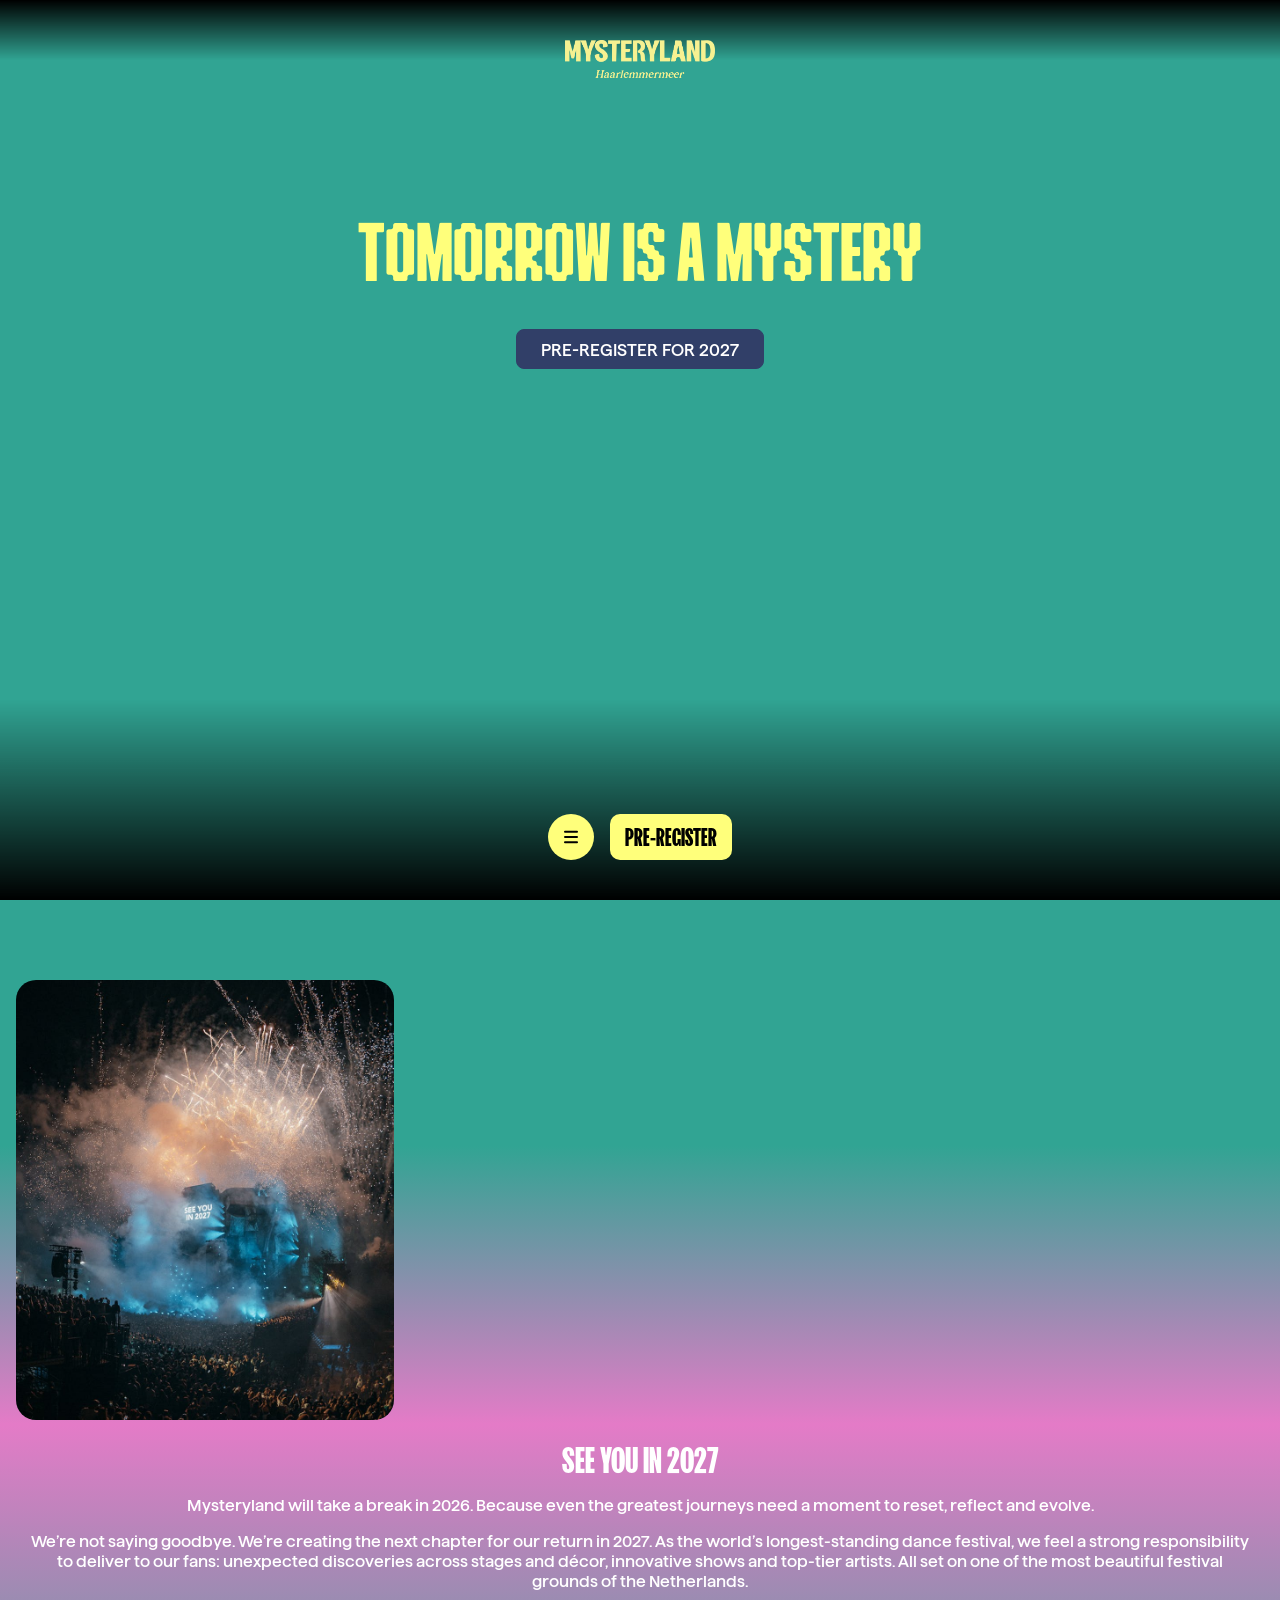
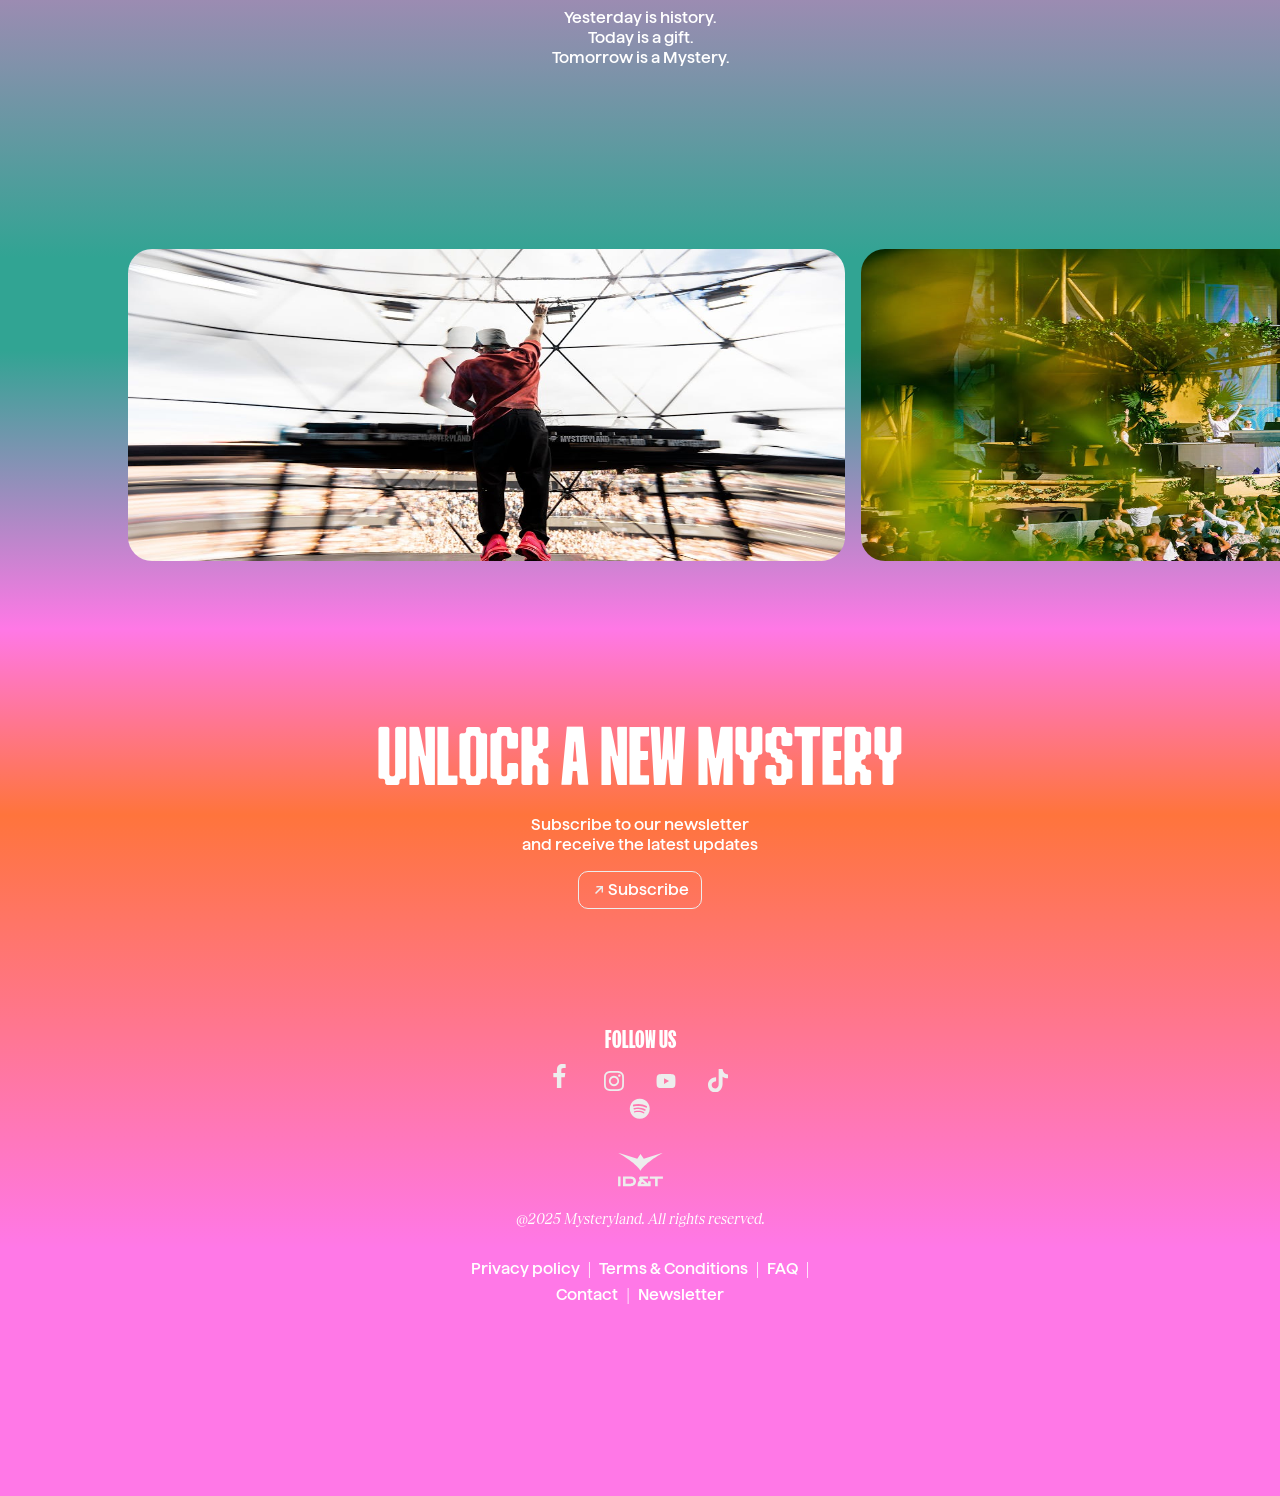
==== index.html @ e6b6144d "Add files via upload" ====
<!DOCTYPE html>
<html lang="nl">
<head>
    <meta charset="UTF-8">
    <meta name="viewport" content="width=device-width, initial-scale=1.0">
    <title>Website Mysteryland</title>
    <link href="style.css" rel="stylesheet">
</head>
<body>
    <div class="gradient-top"></div>
    <header>
        <div class="menu-scherm">
            <div class="menu-inhoud">
                <a href="index.html">
                    <img src="images/mystery_logo_blauw.png" alt="">
                </a>
                <nav>
                    <ul>
                        <li><a href="#">THIS IS <br> MYSTERYLAND</a></li>
                        <li><a href="faq.html">FAQ</a></li>
                        <li><a href="#">MERCHANDISE</a></li>
                    </ul>
                </nav>

                <div class="menu-socials">
                    <ul>
                        <li> 
                            <svg xmlns="http://www.w3.org/2000/svg" width="15" height="26" fill="none" class="facebook"><path fill="#EDEDED" d="M4.922 25h4.406V14.266h3.422L13.313 10H9.328V7.047c0-.688.125-1.188.375-1.5.313-.375.89-.563 1.735-.563h2.25V1.188C12.844 1.063 11.75 1 10.405 1c-1.656 0-2.984.492-3.984 1.477-1 .984-1.5 2.367-1.5 4.148V10h-3.61v4.266h3.61V25Z"></path></svg> 
                        </li> 
                        <li> 
                            <svg xmlns="http://www.w3.org/2000/svg" viewBox="0 0 21 21" fill="none" class="instagram"><g clip-path="url(#z)"><path fill="#EDEDED" d="M10.5 5.11c.969 0 1.867.242 2.695.726a5.406 5.406 0 0 1 1.969 1.969c.484.828.727 1.726.727 2.695 0 .969-.243 1.867-.727 2.695a5.405 5.405 0 0 1-1.969 1.969 5.245 5.245 0 0 1-2.695.727 5.245 5.245 0 0 1-2.695-.727 5.406 5.406 0 0 1-1.97-1.969A5.246 5.246 0 0 1 5.11 10.5c0-.969.243-1.867.727-2.695a5.407 5.407 0 0 1 1.969-1.97A5.246 5.246 0 0 1 10.5 5.11Zm0 8.906c.969 0 1.797-.344 2.484-1.032a3.386 3.386 0 0 0 1.032-2.484c0-.969-.344-1.797-1.032-2.484A3.386 3.386 0 0 0 10.5 6.984c-.969 0-1.797.344-2.484 1.032A3.386 3.386 0 0 0 6.984 10.5c0 .969.344 1.797 1.032 2.484a3.386 3.386 0 0 0 2.484 1.032Zm6.89-9.141a1.46 1.46 0 0 1-.398.89c-.234.25-.523.376-.867.376s-.64-.125-.89-.375a1.217 1.217 0 0 1-.376-.891c0-.344.125-.64.375-.89s.547-.376.891-.376.64.125.89.375.376.547.376.891Zm3.563 1.266c.031.875.047 2.328.047 4.359s-.023 3.492-.07 4.383c-.047.89-.18 1.664-.399 2.32a5.462 5.462 0 0 1-1.289 2.04 5.462 5.462 0 0 1-2.039 1.288c-.656.219-1.43.352-2.32.399-.89.047-2.352.07-4.383.07s-3.492-.023-4.383-.07c-.89-.047-1.664-.196-2.32-.446a4.996 4.996 0 0 1-2.04-1.242A5.463 5.463 0 0 1 .47 17.203c-.219-.656-.352-1.43-.399-2.32C.023 13.993 0 12.53 0 10.5s.023-3.492.07-4.383c.047-.89.18-1.664.399-2.32.281-.781.71-1.461 1.289-2.04A5.463 5.463 0 0 1 3.797.47C4.453.25 5.227.117 6.117.07 7.007.023 8.47 0 10.5 0s3.492.023 4.383.07c.89.047 1.664.18 2.32.399.781.281 1.461.71 2.04 1.289a5.462 5.462 0 0 1 1.288 2.039c.219.656.36 1.437.422 2.344Zm-2.25 10.547c.188-.532.313-1.375.375-2.532.031-.687.047-1.656.047-2.906v-1.5c0-1.281-.016-2.25-.047-2.906-.062-1.188-.187-2.032-.375-2.532-.375-.968-1.047-1.64-2.015-2.015-.5-.188-1.344-.313-2.532-.375a68.388 68.388 0 0 0-2.906-.047h-1.5c-1.25 0-2.219.016-2.906.047-1.157.062-2 .187-2.532.375-.968.375-1.64 1.047-2.015 2.015-.188.5-.313 1.344-.375 2.532a68.391 68.391 0 0 0-.047 2.906v1.5c0 1.25.016 2.219.047 2.906.062 1.156.187 2 .375 2.531.406.97 1.078 1.641 2.015 2.016.532.188 1.375.313 2.532.375.687.031 1.656.047 2.906.047h1.5c1.281 0 2.25-.016 2.906-.047 1.188-.062 2.031-.187 2.531-.375.97-.406 1.641-1.078 2.016-2.015Z"></path></g><defs><clipPath id="z"><path fill="#fff" d="M0 0h21v21H0z"></path></clipPath></defs></svg> 
                        </li> 
                        <li> 
                            <svg xmlns="http://www.w3.org/2000/svg" viewBox="0 0 31 22" fill="none" class="youtube"><path fill="#EDEDED" d="M29.6 3.51c.252 1.021.431 2.572.539 4.653L30.193 11l-.054 2.837c-.108 2.119-.287 3.689-.538 4.71a4.005 4.005 0 0 1-.969 1.702 3.693 3.693 0 0 1-1.668 1.021c-.933.265-3.122.454-6.566.568l-4.898.057-4.898-.057c-3.444-.114-5.633-.303-6.565-.568a3.692 3.692 0 0 1-1.669-1.02 4.004 4.004 0 0 1-.969-1.703c-.25-1.021-.43-2.591-.538-4.71L.807 11c0-.832.018-1.778.054-2.837.108-2.08.287-3.632.538-4.653.18-.681.503-1.267.97-1.76A3.692 3.692 0 0 1 4.036.73C4.969.464 7.158.275 10.602.161L15.5.105l4.898.057c3.444.114 5.633.303 6.566.567.645.19 1.202.53 1.668 1.022.466.492.79 1.078.969 1.759ZM12.487 15.653 20.182 11l-7.696-4.596v9.249Z"></path></svg> 
                        </li> 
                        <li> 
                            <svg xmlns="http://www.w3.org/2000/svg" viewBox="0 0 24 28" fill="none" class="tiktok"><path fill="#EDEDED" fill-rule="evenodd" d="M17.5 0c.5 4 2.7 6.3 6.5 6.6v4.5c-2.2.2-4.2-.5-6.5-1.9v8.4c0 10.6-11.6 13.9-16.2 6.3C-1.7 19 .2 10.4 9.7 10v4.7c-.7.1-1.5.3-2.2.6-2.1.7-3.3 2.1-3 4.5.6 4.6 9 5.9 8.3-3V0h4.7Z" clip-rule="evenodd"></path></svg> 
                        </li> 
                        <li> 
                            <svg xmlns="http://www.w3.org/2000/svg" viewBox="0 0 25 25" fill="none" class="spotify"><path fill="#EDEDED" d="M12.5.875c2.094 0 4.031.523 5.813 1.57a11.746 11.746 0 0 1 4.242 4.242 11.268 11.268 0 0 1 1.57 5.813c0 2.094-.523 4.031-1.57 5.813a11.746 11.746 0 0 1-4.242 4.242 11.269 11.269 0 0 1-5.813 1.57c-2.094 0-4.031-.523-5.813-1.57a11.746 11.746 0 0 1-4.242-4.242A11.27 11.27 0 0 1 .875 12.5c0-2.094.523-4.031 1.57-5.813a11.747 11.747 0 0 1 4.242-4.242A11.269 11.269 0 0 1 12.5.875Zm4.734 17.11c.188 0 .352-.071.492-.212a.701.701 0 0 0 .212-.515c0-.203-.04-.36-.118-.469a1.153 1.153 0 0 0-.351-.305c-3-1.78-6.703-2.187-11.11-1.218-.406.093-.609.359-.609.796 0 .188.062.352.187.493.125.14.297.21.516.21.094 0 .25-.015.469-.046l.094-.047c3.875-.813 7.109-.438 9.703 1.125.187.125.36.187.515.187ZM18.5 14.89a.86.86 0 0 0 .633-.258.86.86 0 0 0 .258-.633c0-.406-.172-.719-.516-.938-1.156-.687-2.453-1.21-3.89-1.57a18.29 18.29 0 0 0-4.454-.539c-1.531 0-3.047.203-4.547.61-.5.156-.75.484-.75.984 0 .25.094.46.282.633a.941.941 0 0 0 .656.258c.094 0 .219-.016.375-.047l.187-.047c1.875-.531 3.86-.656 5.954-.375 1.968.281 3.703.86 5.203 1.734l.093.047c.188.094.36.14.516.14Zm1.453-3.563c.281 0 .531-.101.75-.305a1.01 1.01 0 0 0 .328-.773c0-.469-.203-.828-.61-1.078-1.28-.719-2.78-1.281-4.5-1.688a23.065 23.065 0 0 0-5.108-.562c-2.063 0-3.907.25-5.532.75a1.124 1.124 0 0 0-.562.375c-.157.187-.235.43-.235.726 0 .297.102.555.305.774.203.219.461.328.773.328.125 0 .297-.031.516-.094l.094-.047c1.969-.53 4.219-.672 6.75-.422 2.625.25 4.765.86 6.422 1.829.187.125.39.187.61.187Z"></path></svg> 
                        </li>
                    </ul>
                </div>
            </div>
        </div>
        <video autoplay muted loop playsinline class="bg-video">
            <source src="media/mysteryland-intro-home-25_4.mp4" type="video/mp4">
        </video>

        <div class="header-content">
            <a href="index.html" class="logo">
                <img src="images/mysertyland_logo_header.png" alt="">
            </a>
            <h1>TOMORROW IS A MYSTERY</h1>
            <button class="preregisterfor2027">
                PRE-REGISTER FOR 2027
            </button>
            <section class="menu-bar">
                <button class="hamburger" aria-label="menu" aria-expanded="false">
                    <span></span>
                    <span></span>
                    <span></span>
                </button>
                <button class="pre-register">PRE-REGISTER</button>
            </section>
        </div>
    </header>


    <main>
        <img class="seeyouin2027" src="images/see_you_in_2027.jpg" alt="">
        <h3>SEE YOU IN 2027</h3>
        <p>
            Mysteryland will take a break in 2026. Because even the greatest journeys need a moment to 
            reset, reflect and evolve.
        </p>
        <p>
            We’re not saying goodbye. We’re creating the next chapter for our return in 2027. As the 
            world’s longest-standing dance festival, we feel a strong responsibility to deliver to our 
            fans: unexpected discoveries across stages and décor, innovative shows and top-tier artists. 
            All set on one of the most beautiful festival grounds of the Netherlands.
        </p>
        <p>
            Yesterday is history. <br> 
            Today is a gift. <br>
            Tomorrow is a Mystery.
        </p>

        <section class="image-carousel">
            <div class="carousel-track">
                <img src="images/foto1.jpg" alt="" />
                <img src="images/foto2.jpg" alt="" />
                <img src="images/foto3.jpg" alt="" />
                <img src="images/foto4.jpg" alt="" />
                <img src="images/foto5.jpg" alt="" />
                <img src="images/foto6.jpg" alt="" />
                <img src="images/foto7.jpg" alt="" />
            </div>
        </section>

        <h2>UNLOCK A NEW MYSTERY</h2>
        <p>
            Subscribe to our newsletter<br>
            and receive the latest updates
        </p>
        <button class="subscribe">
            <svg xmlns="http://www.w3.org/2000/svg" viewBox="0 0 8.31 8.31"><path d="m0 7.21 5.8-5.8-4.39.03L1.46 0h6.85v6.83l-1.45.05.03-4.37-5.78 5.8L0 7.2Z" style="fill: rgb(237, 237, 237);"></path></svg>
            Subscribe
        </button>
    </main>

    <footer>
        <h4>FOLLOW US</h4>
        <ul>
            <li>
                <svg xmlns="http://www.w3.org/2000/svg" width="15" height="26" fill="none" class="facebook"><path fill="#EDEDED" d="M4.922 25h4.406V14.266h3.422L13.313 10H9.328V7.047c0-.688.125-1.188.375-1.5.313-.375.89-.563 1.735-.563h2.25V1.188C12.844 1.063 11.75 1 10.405 1c-1.656 0-2.984.492-3.984 1.477-1 .984-1.5 2.367-1.5 4.148V10h-3.61v4.266h3.61V25Z"></path></svg>
            </li>
            <li>
                <svg xmlns="http://www.w3.org/2000/svg" viewBox="0 0 21 21" fill="none" class="instagram"><g clip-path="url(#z)"><path fill="#EDEDED" d="M10.5 5.11c.969 0 1.867.242 2.695.726a5.406 5.406 0 0 1 1.969 1.969c.484.828.727 1.726.727 2.695 0 .969-.243 1.867-.727 2.695a5.405 5.405 0 0 1-1.969 1.969 5.245 5.245 0 0 1-2.695.727 5.245 5.245 0 0 1-2.695-.727 5.406 5.406 0 0 1-1.97-1.969A5.246 5.246 0 0 1 5.11 10.5c0-.969.243-1.867.727-2.695a5.407 5.407 0 0 1 1.969-1.97A5.246 5.246 0 0 1 10.5 5.11Zm0 8.906c.969 0 1.797-.344 2.484-1.032a3.386 3.386 0 0 0 1.032-2.484c0-.969-.344-1.797-1.032-2.484A3.386 3.386 0 0 0 10.5 6.984c-.969 0-1.797.344-2.484 1.032A3.386 3.386 0 0 0 6.984 10.5c0 .969.344 1.797 1.032 2.484a3.386 3.386 0 0 0 2.484 1.032Zm6.89-9.141a1.46 1.46 0 0 1-.398.89c-.234.25-.523.376-.867.376s-.64-.125-.89-.375a1.217 1.217 0 0 1-.376-.891c0-.344.125-.64.375-.89s.547-.376.891-.376.64.125.89.375.376.547.376.891Zm3.563 1.266c.031.875.047 2.328.047 4.359s-.023 3.492-.07 4.383c-.047.89-.18 1.664-.399 2.32a5.462 5.462 0 0 1-1.289 2.04 5.462 5.462 0 0 1-2.039 1.288c-.656.219-1.43.352-2.32.399-.89.047-2.352.07-4.383.07s-3.492-.023-4.383-.07c-.89-.047-1.664-.196-2.32-.446a4.996 4.996 0 0 1-2.04-1.242A5.463 5.463 0 0 1 .47 17.203c-.219-.656-.352-1.43-.399-2.32C.023 13.993 0 12.53 0 10.5s.023-3.492.07-4.383c.047-.89.18-1.664.399-2.32.281-.781.71-1.461 1.289-2.04A5.463 5.463 0 0 1 3.797.47C4.453.25 5.227.117 6.117.07 7.007.023 8.47 0 10.5 0s3.492.023 4.383.07c.89.047 1.664.18 2.32.399.781.281 1.461.71 2.04 1.289a5.462 5.462 0 0 1 1.288 2.039c.219.656.36 1.437.422 2.344Zm-2.25 10.547c.188-.532.313-1.375.375-2.532.031-.687.047-1.656.047-2.906v-1.5c0-1.281-.016-2.25-.047-2.906-.062-1.188-.187-2.032-.375-2.532-.375-.968-1.047-1.64-2.015-2.015-.5-.188-1.344-.313-2.532-.375a68.388 68.388 0 0 0-2.906-.047h-1.5c-1.25 0-2.219.016-2.906.047-1.157.062-2 .187-2.532.375-.968.375-1.64 1.047-2.015 2.015-.188.5-.313 1.344-.375 2.532a68.391 68.391 0 0 0-.047 2.906v1.5c0 1.25.016 2.219.047 2.906.062 1.156.187 2 .375 2.531.406.97 1.078 1.641 2.015 2.016.532.188 1.375.313 2.532.375.687.031 1.656.047 2.906.047h1.5c1.281 0 2.25-.016 2.906-.047 1.188-.062 2.031-.187 2.531-.375.97-.406 1.641-1.078 2.016-2.015Z"></path></g><defs><clipPath id="z"><path fill="#fff" d="M0 0h21v21H0z"></path></clipPath></defs></svg>
            </li>
            <li>
                <svg xmlns="http://www.w3.org/2000/svg" viewBox="0 0 31 22" fill="none" class="youtube"><path fill="#EDEDED" d="M29.6 3.51c.252 1.021.431 2.572.539 4.653L30.193 11l-.054 2.837c-.108 2.119-.287 3.689-.538 4.71a4.005 4.005 0 0 1-.969 1.702 3.693 3.693 0 0 1-1.668 1.021c-.933.265-3.122.454-6.566.568l-4.898.057-4.898-.057c-3.444-.114-5.633-.303-6.565-.568a3.692 3.692 0 0 1-1.669-1.02 4.004 4.004 0 0 1-.969-1.703c-.25-1.021-.43-2.591-.538-4.71L.807 11c0-.832.018-1.778.054-2.837.108-2.08.287-3.632.538-4.653.18-.681.503-1.267.97-1.76A3.692 3.692 0 0 1 4.036.73C4.969.464 7.158.275 10.602.161L15.5.105l4.898.057c3.444.114 5.633.303 6.566.567.645.19 1.202.53 1.668 1.022.466.492.79 1.078.969 1.759ZM12.487 15.653 20.182 11l-7.696-4.596v9.249Z"></path></svg>
            </li>
            <li>
                <svg xmlns="http://www.w3.org/2000/svg" viewBox="0 0 24 28" fill="none" class="tiktok"><path fill="#EDEDED" fill-rule="evenodd" d="M17.5 0c.5 4 2.7 6.3 6.5 6.6v4.5c-2.2.2-4.2-.5-6.5-1.9v8.4c0 10.6-11.6 13.9-16.2 6.3C-1.7 19 .2 10.4 9.7 10v4.7c-.7.1-1.5.3-2.2.6-2.1.7-3.3 2.1-3 4.5.6 4.6 9 5.9 8.3-3V0h4.7Z" clip-rule="evenodd"></path></svg>
            </li>
        </ul>

        <div class="spotify-icon">        
            <svg xmlns="http://www.w3.org/2000/svg" viewBox="0 0 25 25" fill="none" class="spotify"><path fill="#EDEDED" d="M12.5.875c2.094 0 4.031.523 5.813 1.57a11.746 11.746 0 0 1 4.242 4.242 11.268 11.268 0 0 1 1.57 5.813c0 2.094-.523 4.031-1.57 5.813a11.746 11.746 0 0 1-4.242 4.242 11.269 11.269 0 0 1-5.813 1.57c-2.094 0-4.031-.523-5.813-1.57a11.746 11.746 0 0 1-4.242-4.242A11.27 11.27 0 0 1 .875 12.5c0-2.094.523-4.031 1.57-5.813a11.747 11.747 0 0 1 4.242-4.242A11.269 11.269 0 0 1 12.5.875Zm4.734 17.11c.188 0 .352-.071.492-.212a.701.701 0 0 0 .212-.515c0-.203-.04-.36-.118-.469a1.153 1.153 0 0 0-.351-.305c-3-1.78-6.703-2.187-11.11-1.218-.406.093-.609.359-.609.796 0 .188.062.352.187.493.125.14.297.21.516.21.094 0 .25-.015.469-.046l.094-.047c3.875-.813 7.109-.438 9.703 1.125.187.125.36.187.515.187ZM18.5 14.89a.86.86 0 0 0 .633-.258.86.86 0 0 0 .258-.633c0-.406-.172-.719-.516-.938-1.156-.687-2.453-1.21-3.89-1.57a18.29 18.29 0 0 0-4.454-.539c-1.531 0-3.047.203-4.547.61-.5.156-.75.484-.75.984 0 .25.094.46.282.633a.941.941 0 0 0 .656.258c.094 0 .219-.016.375-.047l.187-.047c1.875-.531 3.86-.656 5.954-.375 1.968.281 3.703.86 5.203 1.734l.093.047c.188.094.36.14.516.14Zm1.453-3.563c.281 0 .531-.101.75-.305a1.01 1.01 0 0 0 .328-.773c0-.469-.203-.828-.61-1.078-1.28-.719-2.78-1.281-4.5-1.688a23.065 23.065 0 0 0-5.108-.562c-2.063 0-3.907.25-5.532.75a1.124 1.124 0 0 0-.562.375c-.157.187-.235.43-.235.726 0 .297.102.555.305.774.203.219.461.328.773.328.125 0 .297-.031.516-.094l.094-.047c1.969-.53 4.219-.672 6.75-.422 2.625.25 4.765.86 6.422 1.829.187.125.39.187.61.187Z"></path></svg>
        </div>    
        <svg xmlns="http://www.w3.org/2000/svg" viewBox="0 0 54 41" fill="none" class="footer__partners--idt"><path fill="#EDEDED" fill-rule="evenodd" d="m30.799 8.025-3.786-5.609-3.79 5.61L.75.915s20.501 11.382 26.196 20.918l.067.082.057-.082C32.764 12.298 53.25.916 53.25.916l-22.451 7.11ZM.75 40.052h2.864V28.598H.75v11.454ZM15.64 31.461H9.533v5.728h6.109s3.054.152 3.054-2.788-3.054-2.94-3.054-2.94Zm0 8.591H6.478V28.598h9.164s6.109 0 6.109 5.727-6.11 5.727-6.11 5.727ZM53.25 31.461h-6.11v8.591h-3.054v-8.59h-6.109v-2.864H53.25v2.863ZM27.477 37.189c.08-.646.55-1.62 1.528-2.148.814.607 1.943 1.273 3.054 2.148h-4.582Zm8.4-2.864v2.864l-6.872-5.728h6.872v-2.863h-8.4c-.763 0-2.29.716-2.29 2.147 0 1.432 1.527 2.148 1.527 2.148-.764 0-3.055 2.936-3.055 5.727v1.432h15.273v-5.727h-3.055Z" clip-rule="evenodd"></path></svg>
        <p>
            @2025 Mysteryland. All rights reserved.
        </p>
        <ul class="footer-links">
            <li>
                <a href="#">Privacy policy</a>
            </li>
            <li>
                <a href="#">Terms & Conditions</a>
            </li>
            <li>
                <a href="#">FAQ</a>
            </li>
            <li>
                <a href="#">Contact</a>
            </li>
            <li>
                <a href="#">Newsletter</a>
            </li>
        </ul>
    </footer>
    <div class="gradient-overlay"></div>
</body>
<script src="javascript.js"></script>
</html>
---- style.css ----
@font-face{
    font-family: "Mystery";
    src: url(/fonts/mysteryfont.woff2) format('woff2'); 
}

@font-face{
    font-family: "haffer";
    src: url(/fonts/haffer-medium.woff2) format('woff2'); 
}

@font-face{
    font-family: "fk screamer";
    src: url(/fonts/fk-screamer-upright.woff2) format('woff2'); 
}

@font-face{
    font-family: "tobias-regular";
    src: url(/fonts/tobias-regular.woff2) format('woff2'); 
}

*,
*::before,
*::after {
  margin: 0;
  padding: 0;
  box-sizing: border-box;
}

body {
  background: linear-gradient(
    to bottom,
    #31a493 37%,
    #e47bc7 46%,
    #31a493 60%,
    #31a493 63%,
    #ff78e6 72%,
    #ff743c 78%,
    #ff78e7 92%
  );
}

#faqpagina {
  background: linear-gradient(
    to bottom,
    #ce5eff 20%
  )
}

header {
  position: relative;
  width: 100%;
  height: 100vh; 
  overflow: hidden;
  background: none;
}

header .bg-video {
  position: absolute;
  top: 0;
  left: 0;
  width: 100%;
  height: 100%;
  object-fit: cover;
  z-index: -1;
}

header .header-content {
  position: relative;
  z-index: 1;
  display: flex;
  flex-direction: column;
  align-items: center;
  text-align: center;
  padding: 2em;
}

header img{
  position: fixed;
  width: 150px;
  margin-top: 8px;
  left: 50%;
  transform: translateX(-50%);
}

header::after {
  content: "";
  position: absolute;
  bottom: 0;
  left: 0;
  width: 100%;
  height: 140px;
  background: linear-gradient(to top, #31a493, transparent);
}

.menu-bar {
  position: fixed;
  bottom: 40px;
  left: 50%;
  transform: translateX(-50%);
  display: flex;
  align-items: center;
  gap: 1em;
  z-index: 10002;
}

.menu-bar .hamburger {
  display: grid;
  place-items: center;
  border-radius: 50px;
  width: 46px;
  height: 46px;
  background: #ffff7b; 
  border: none;
  cursor: pointer;
}

.menu-bar .hamburger span {
  grid-row: 1;
  grid-column: 1;
  width: 1em;
  height: 0.18em;
  background-color: #000;
  border-radius: 1px;
  transition: transform 0.5s, opacity 0.5s;
}

.menu-bar .hamburger span:nth-of-type(1) {
  transform: translateY(-0.4em);
}
.menu-bar .hamburger span:nth-of-type(2) {

}
.menu-bar .hamburger span:nth-of-type(3) {
  transform: translateY(0.4em);
}

.menu-bar .hamburger[aria-expanded="true"] span:nth-of-type(1) {
  transform: rotate(45deg);
}
.menu-bar .hamburger[aria-expanded="true"] span:nth-of-type(2) {
  opacity: 0;
}
.menu-bar .hamburger[aria-expanded="true"] span:nth-of-type(3) {
  transform: rotate(-45deg);
}

.preregisterfor2027{
  background-color: #313f68;
  font-family: "haffer";
  color: white;
  font-size: 17px;
  line-height: 20.4px;
  margin: 10px 15px;
  padding: 10px 24px;
  padding-bottom: 8px;
  border: 1px solid #313f68;
  border-radius: 8px;
}

.subscribe{
  background-color: transparent;
  font-family: "haffer";
  color: white;
  font-size: 16px;
  border: 1px solid #ededed;
  border-radius: 10px;
  line-height: 20.4px;
  padding: 8px 12px 8px 16px;
  display: flex;
  align-items: center;
  justify-content: center;
  margin: 0 auto;
  margin-bottom: 7.2em;
}

.subscribe svg{
  height: 8px;
  padding-right: 5px;
}

.menu-bar .pre-register {
  background: #ffff7b;
  border: none;
  border-radius: 10px;
  line-height: 1.25;
  padding: 8px 15px;
  font-family: "fk screamer";
  font-size: 24px;
  color: #000;
  cursor: pointer;
}

h1{
  font-family: "Mystery";
  color: #ffff7b;
  display: inline-block;
  font-size: 80px;
  line-height: 70px;
  margin-bottom: 32px;
  text-align: center;
  padding-top: 2.31em;
}

#faqpagina h1{
  color: #ffff7b;
  font-size: 9em;
  padding-top: 0.18em;
  margin: 0;    
}

.seeyouin2027 {
  max-width: 90%;
  margin: 16px;
  border-radius: 20px; 
  height: 27.5em;
  margin-top: 5em;
}

h3{
  font-family: "fk screamer";
  font-size: 36px;
  margin-bottom: 16px;
  text-align: center;
  color: white;
}

p{
    font-size: 16px;
    line-height: 20px;
    text-align: center;
}

h2{
  font-family: "Mystery";
  font-size: 80px;
  line-height: 70px;
  text-align: center;
  color: white;
  margin-top: 2em;
  margin-bottom: 24px;
}

h4{
  font-family: "fk screamer";
  font-size: 24px;
  font-weight: 700;
  line-height: 31px;
  text-align: center;
  color: #ffffff;
}

#faqpagina main h4 {
  text-align: left;
  margin-left: 1em;
}

#faqpagina main p {
  text-align: left;
}

main p{
  line-height: 20px;
  text-align: center;
  font-family: "haffer";
  font-size: 16px;
  padding-left: 1.5em;
  padding-right: 1.5em;
  margin-bottom: 1em;
  color: #ffffff;
}

footer p{
  font-family: "tobias-regular";
  font-size: 14px;
  color: #ffffff;
  font-weight: 500;
  line-height: 17px;
  margin-bottom: 32px;
  text-align: center;
}

.gradient-top {
  position: fixed;
  top: 0;
  left: 0;
  width: 100%;
  height: 60px;
  pointer-events: none;
  background: linear-gradient(to bottom, rgba(0, 0, 0, 1), rgba(0, 0, 0, 0));
}

.gradient-overlay {
  position: fixed;
  bottom: 0;
  left: 0;
  width: 100%;
  height: 200px;
  pointer-events: none;
  background: linear-gradient(to top, rgba(0, 0, 0, 1), rgba(0, 0, 0, 0));
}

.image-carousel {
  width: 100%;
  margin-top: 11.3em;
  overflow: hidden;
}

.carousel-track {
  display: flex;
  gap: 1rem;
  overflow-x: auto;
  scroll-snap-type: x mandatory;
  -webkit-overflow-scrolling: touch;
  scrollbar-width: none;
  padding: 0 10%; 
}

.carousel-track::-webkit-scrollbar {
  display: none;
}

.carousel-track img {
  width: 100%;
  height: 19.5em;
  flex: 0 0 70%; /* kleiner maken: 70% van de container */
  border-radius: 1.5rem;
  scroll-snap-align: center;
  cursor: pointer;
}

footer ul {
  display: flex;
  justify-content: center;
  align-items: center;
  gap: 2rem;
  list-style: none;
  padding: 0;
  margin: 0 auto;
  max-width: 250px;
  flex-wrap: wrap; 
  margin-top: 0.5em;
}

footer ul li {
  display: flex;
  justify-content: center;
  align-items: center;
}

footer ul li svg {
  width: 20px; /* uit je grid code */
  height: auto;
  fill: #ededed;
}

.footer__partners--idt {
  width: 47px;
  height: 35px;
  display: block;
  margin: 2rem auto 1.5rem auto;
}

.spotify-icon{
  display: flex;
  justify-content: center;
}

.spotify-icon svg{
  width: 21.5px;
  height: 21.5px;
}

.footer-links {
  display: flex;
  justify-content: center;
  gap: 0.5em;
  list-style: none;
  padding: 0;
  margin-bottom: 12em;
  max-width: 340px;
}

.footer-links li:not(:last-child)::after {
  content: "|"; 
  margin-left: 0.5em;
  color: white;
}

.footer-links a {
  text-decoration: none;
  font-family: "haffer";
  font-size: 16px;
  color: white;
}

.menu-scherm {
  position: fixed;
  inset: 0;                 
  background-color: #feff7b; 
  display: none;
  justify-content: center;
  z-index: 999;
  color: #313f68;
  font-family: "haffer";
  font-size: 32px;
}

.menu-scherm.aan {
    display: flex;
}

.menu-inhoud nav ul {
  list-style: none;
  margin-top: 4.3em;
  text-align: center;
}

.menu-inhoud img {
  margin-top: 1.25em;
}

.menu-inhoud nav a {
  font-size: 1.75em;
  font-family: "Mystery";
  text-decoration: none;
  color: #313f68;
}

.menu-socials {
  display: flex;
  justify-content: center;
  gap: 1.5rem;
  margin-top: 2.5em;
}

.menu-socials ul {
  display: flex;
  gap: 1.5rem;
  list-style: none;
  margin: 0;
  padding: 0;
}

.menu-socials li {
  display: flex;
  justify-content: center;
}

.menu-socials svg {
  width: 24px;
  height: auto;
}

.animatie {
  display: flex;
  padding-top: 27em;
  gap: 12em; 
  width: 120%;
  white-space: nowrap; 
  position: absolute;
  transform: translateY(-50%) translateX(100%);
  animation: scroll-faq 8s linear infinite;
}

.animatie img.faq-gif {
  position: static;
  height: 7.2em;
  width: auto;
  display: inline-block;
}

.track {
  display: flex;
  width: max-content;
  animation: scroll-left 15s linear infinite;
}

@keyframes scroll-faq {
  0% {
    transform: translateY(-50%) translateX(100%); /* start buiten rechts */
  }
  100% {
    transform: translateY(-50%) translateX(-100%); /* eind links buiten beeld */
  }
}
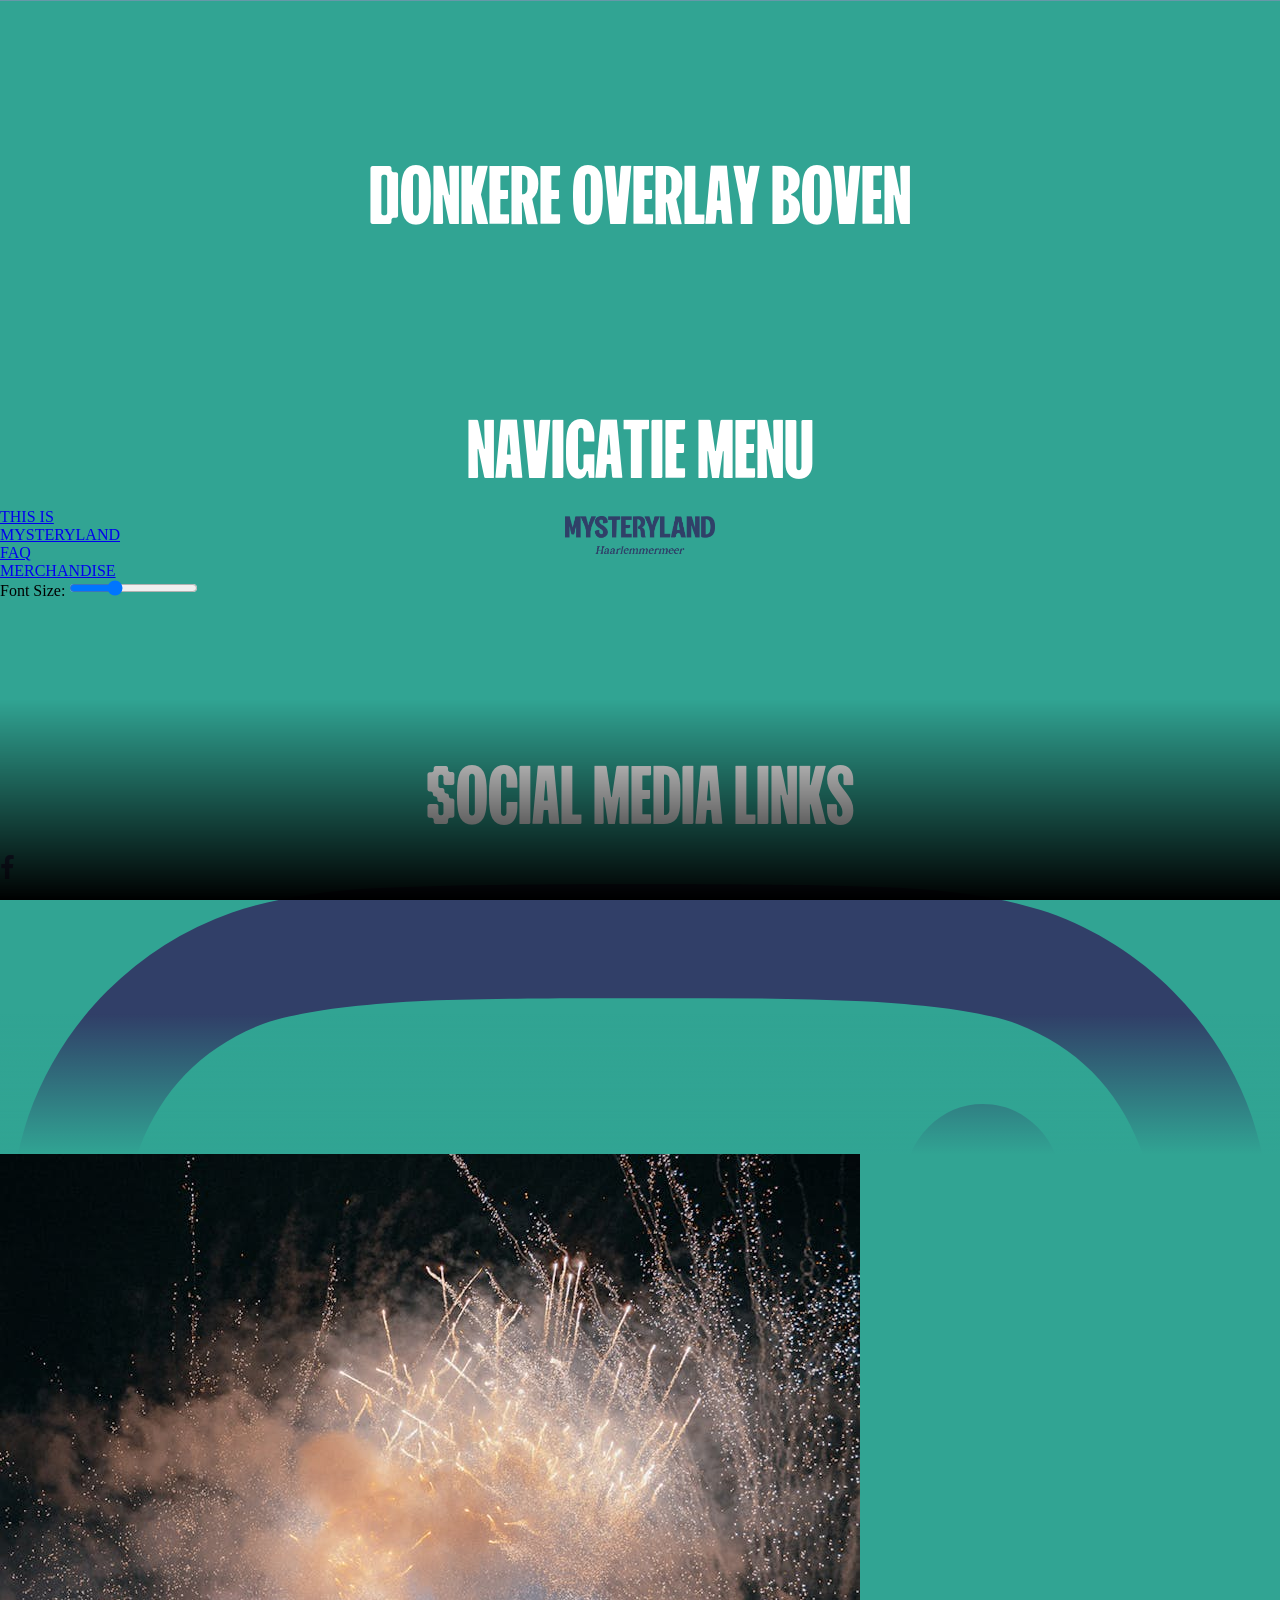
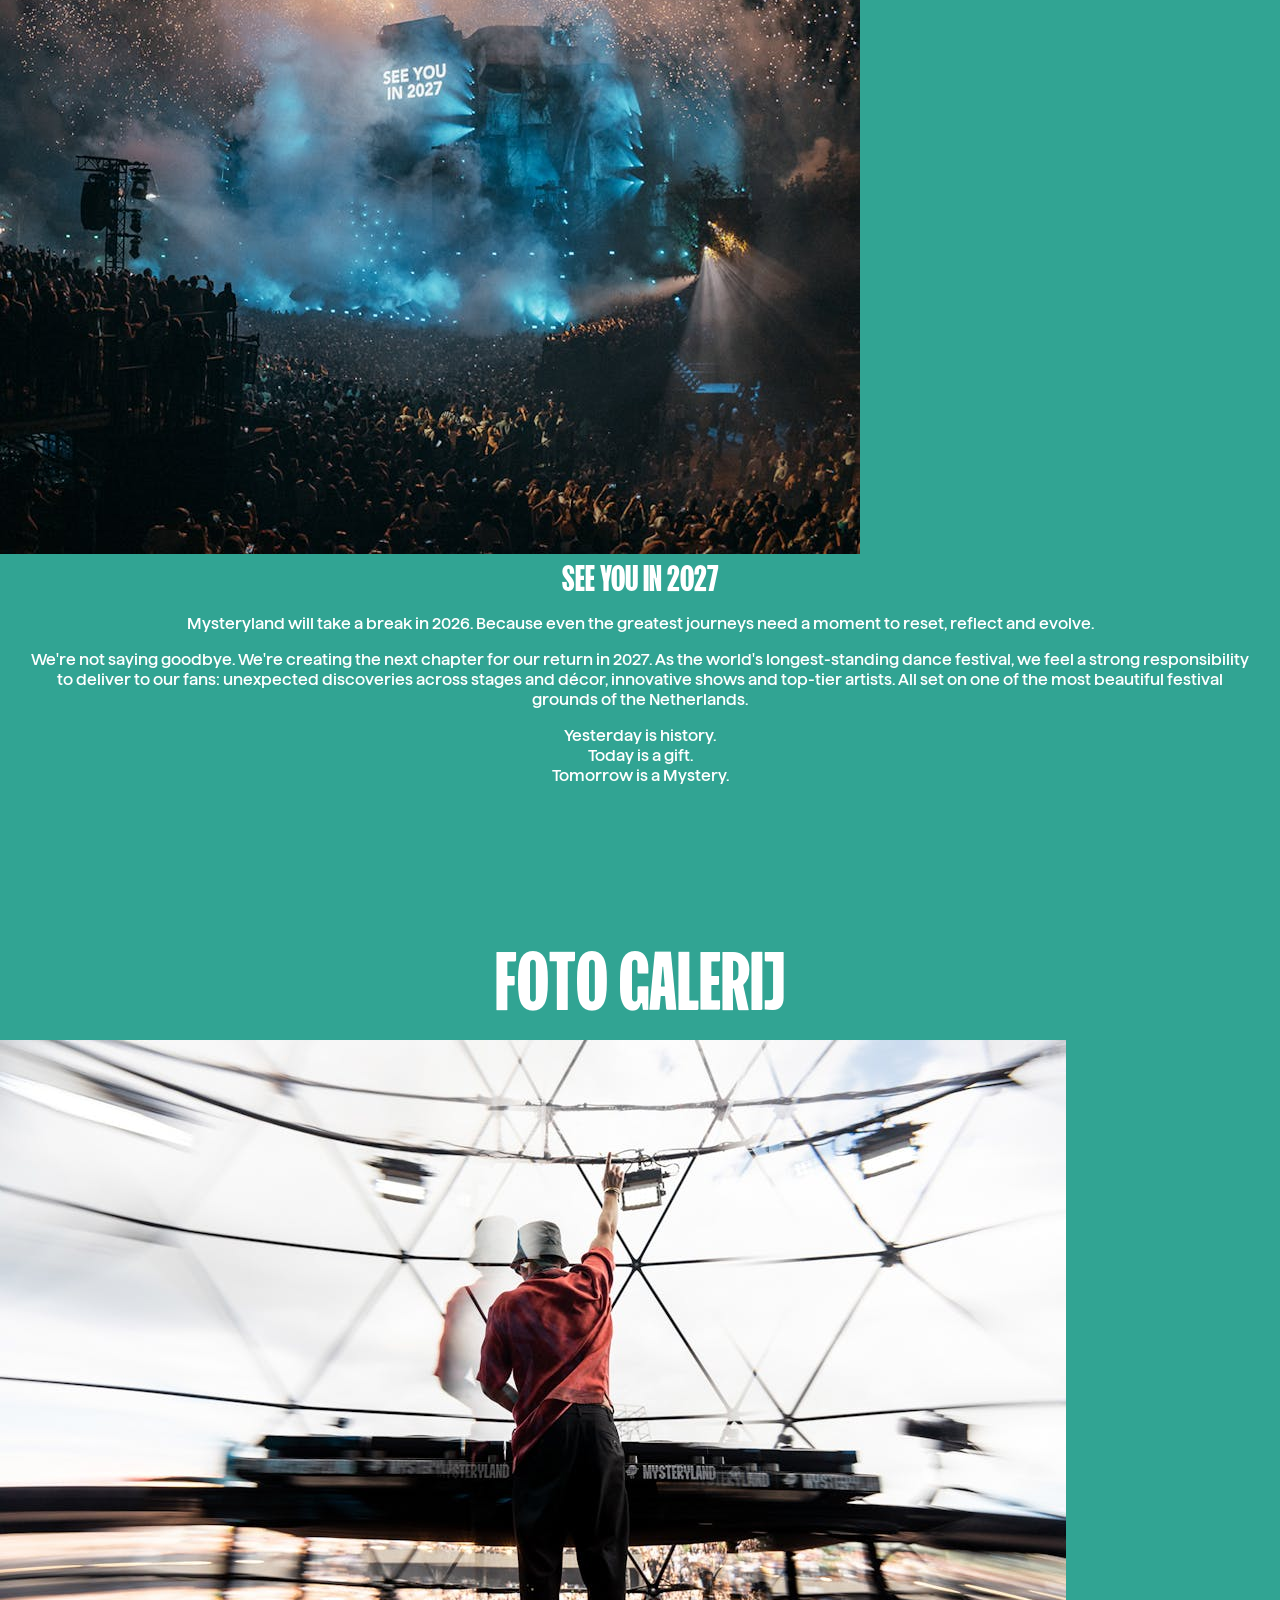
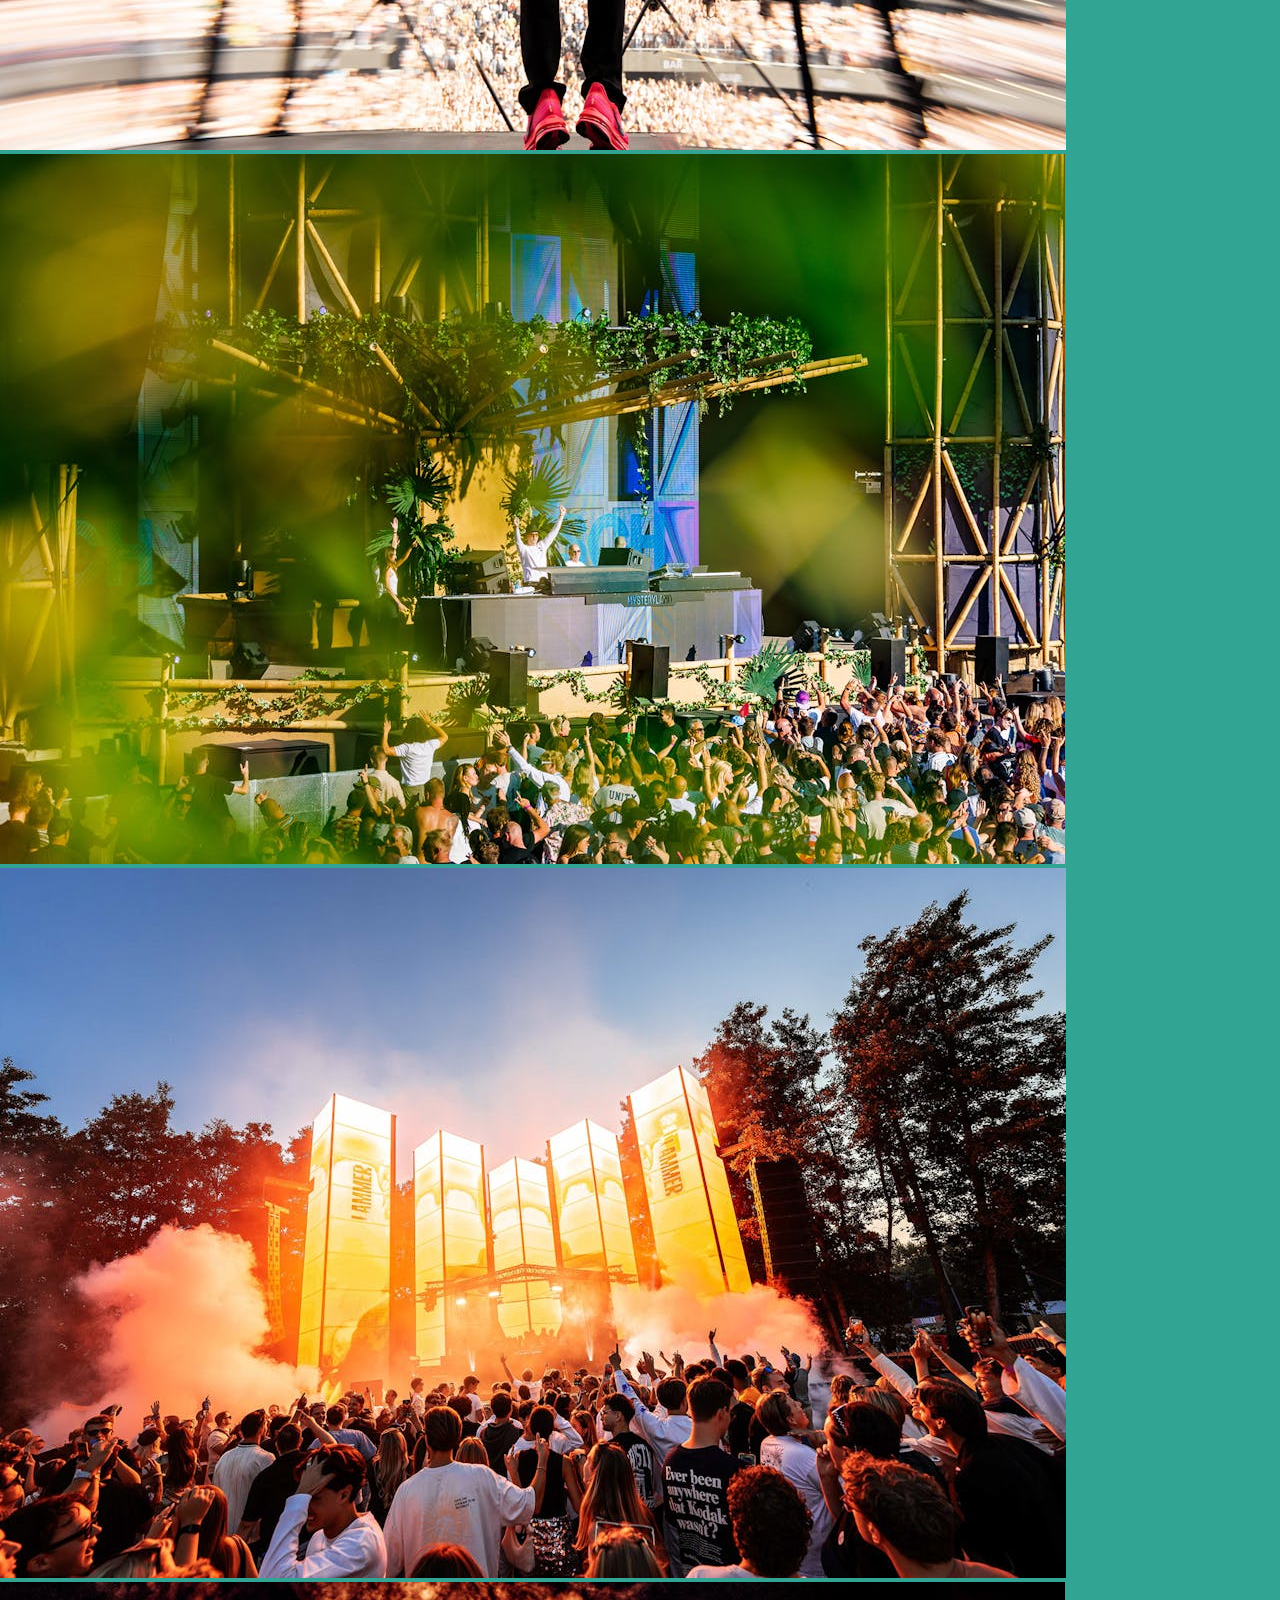
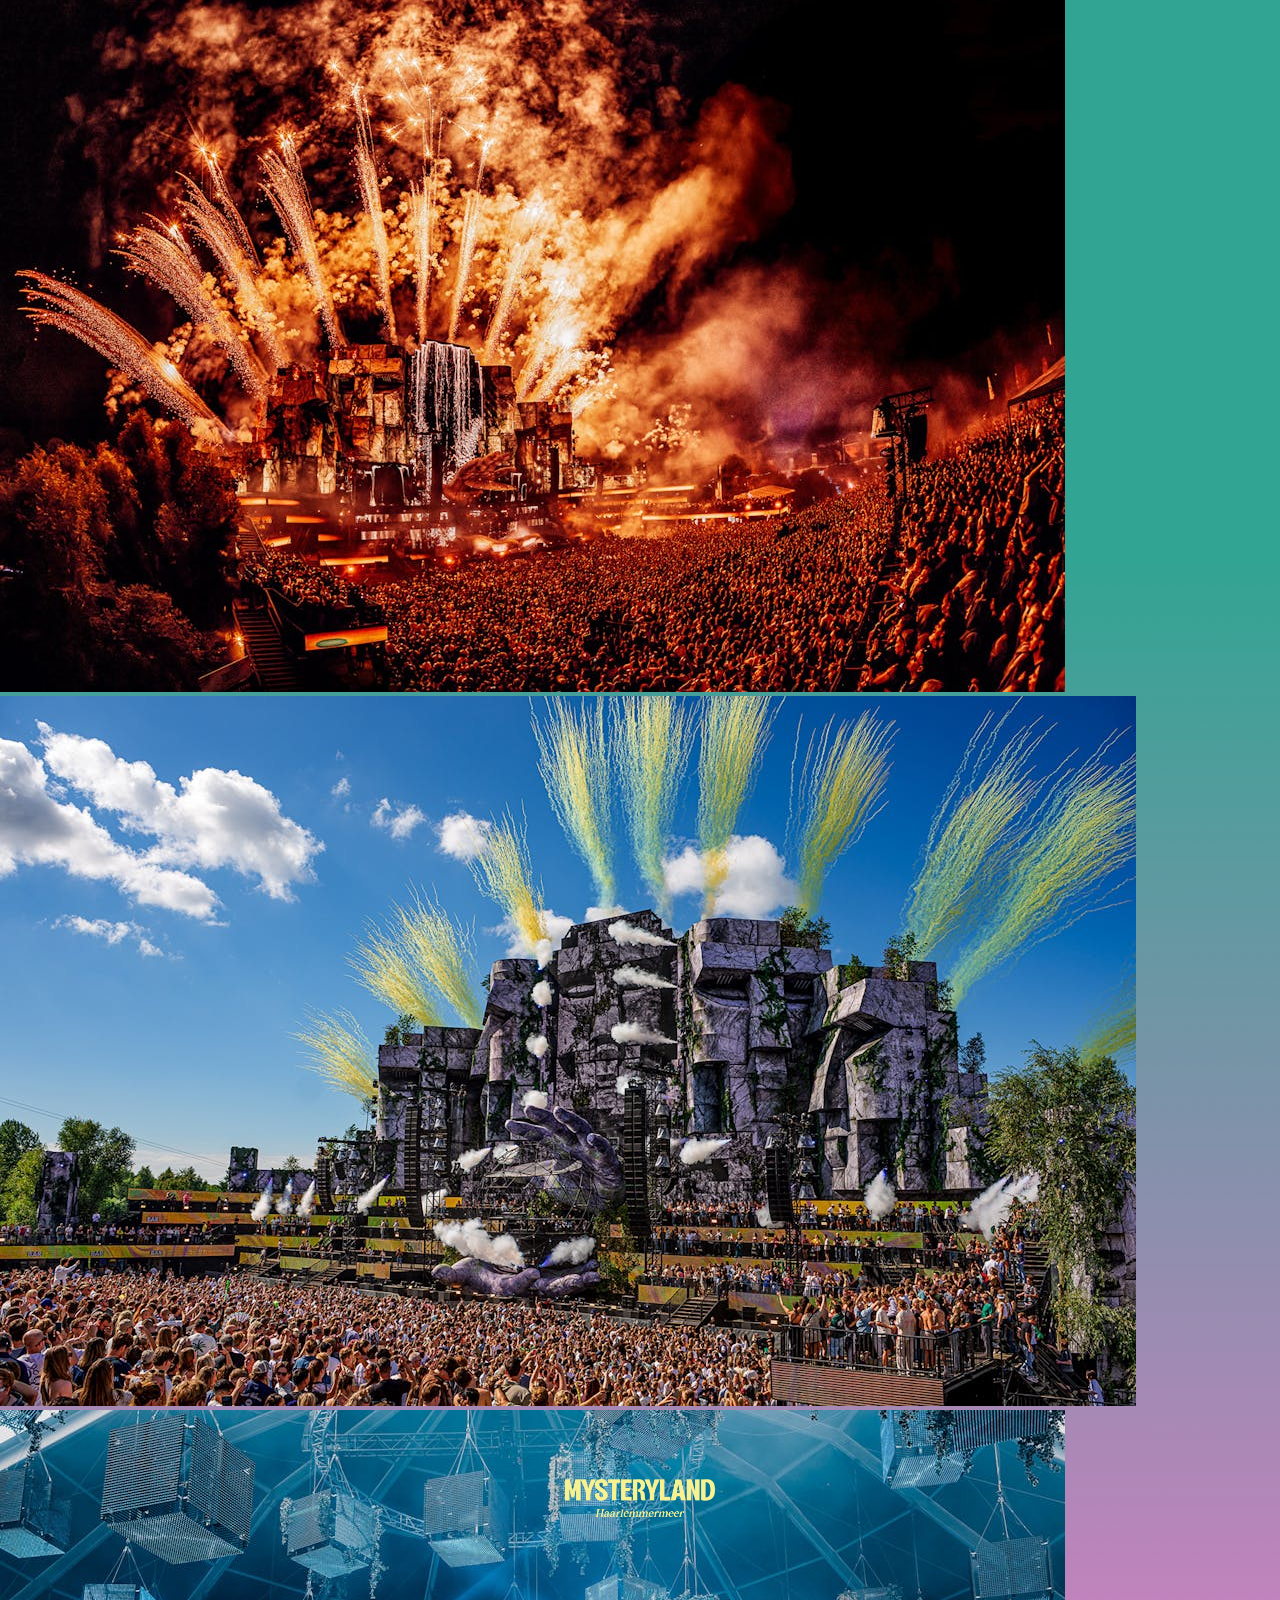
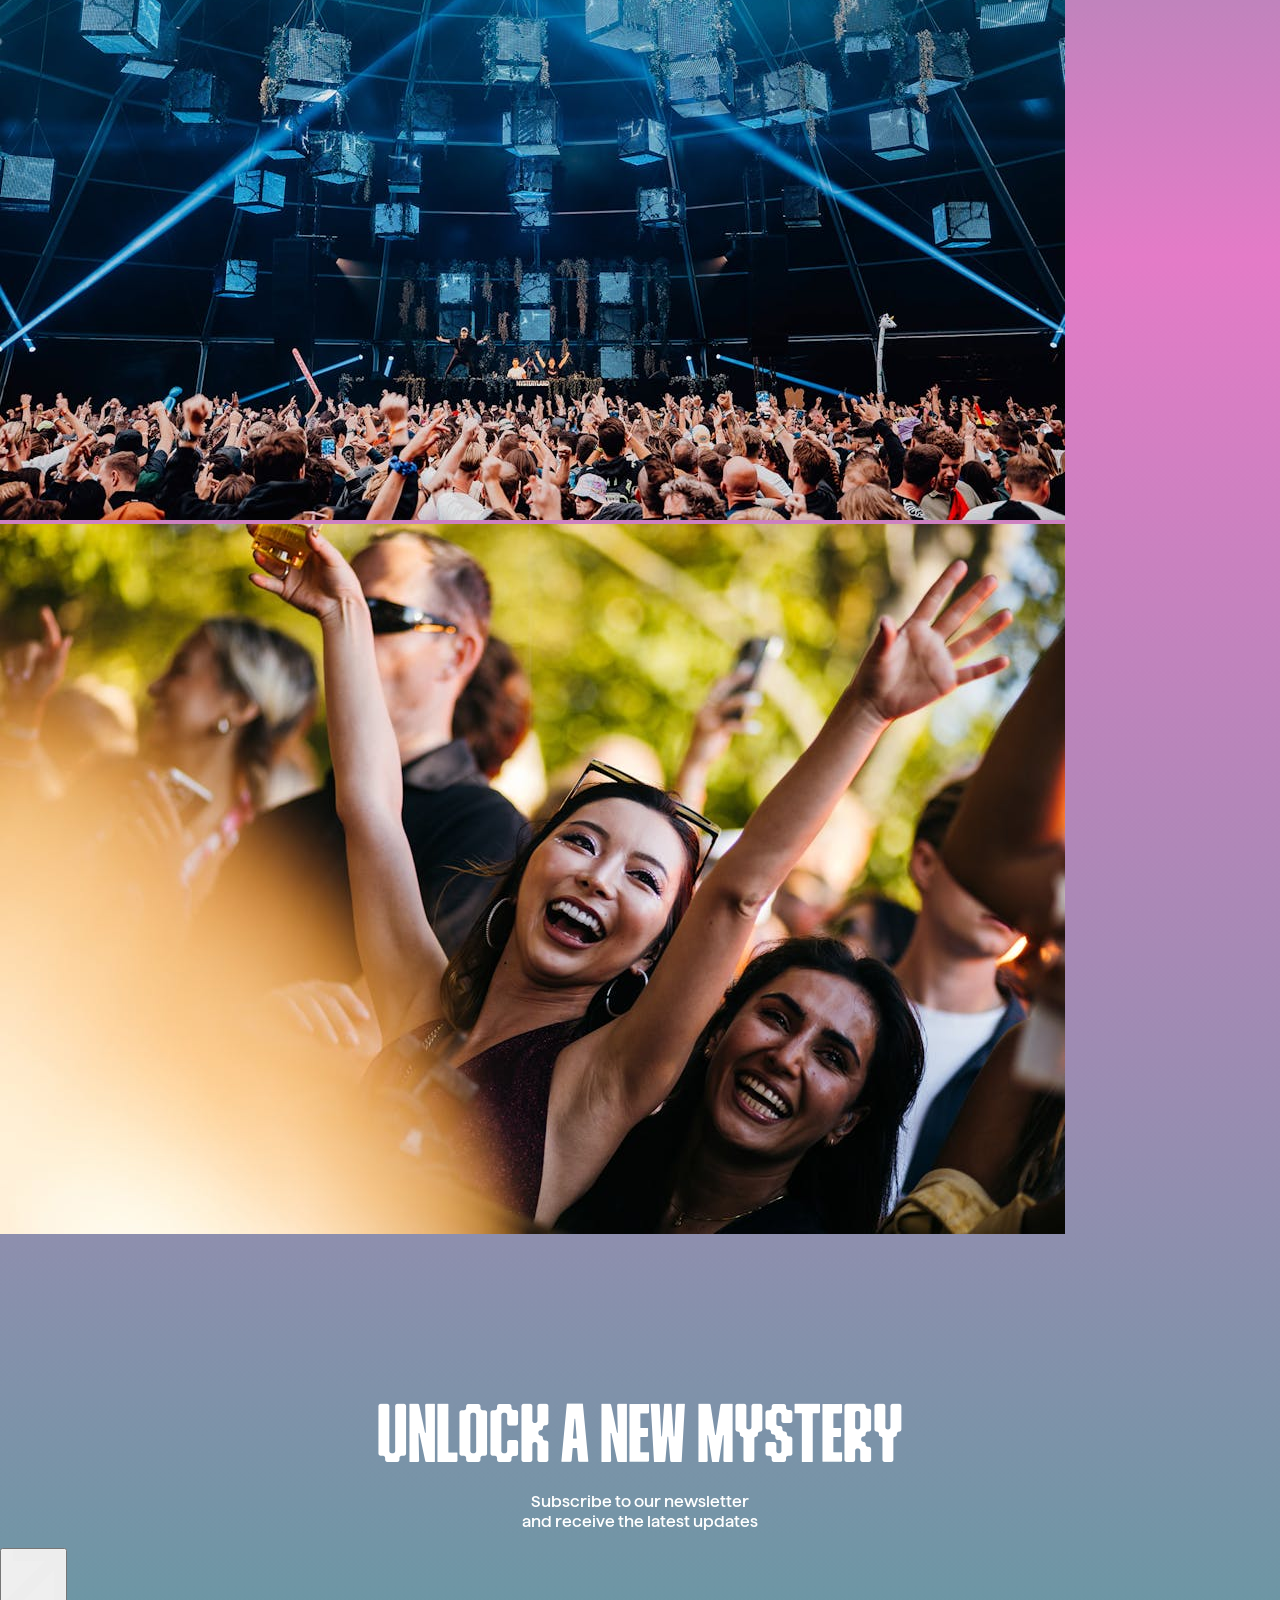
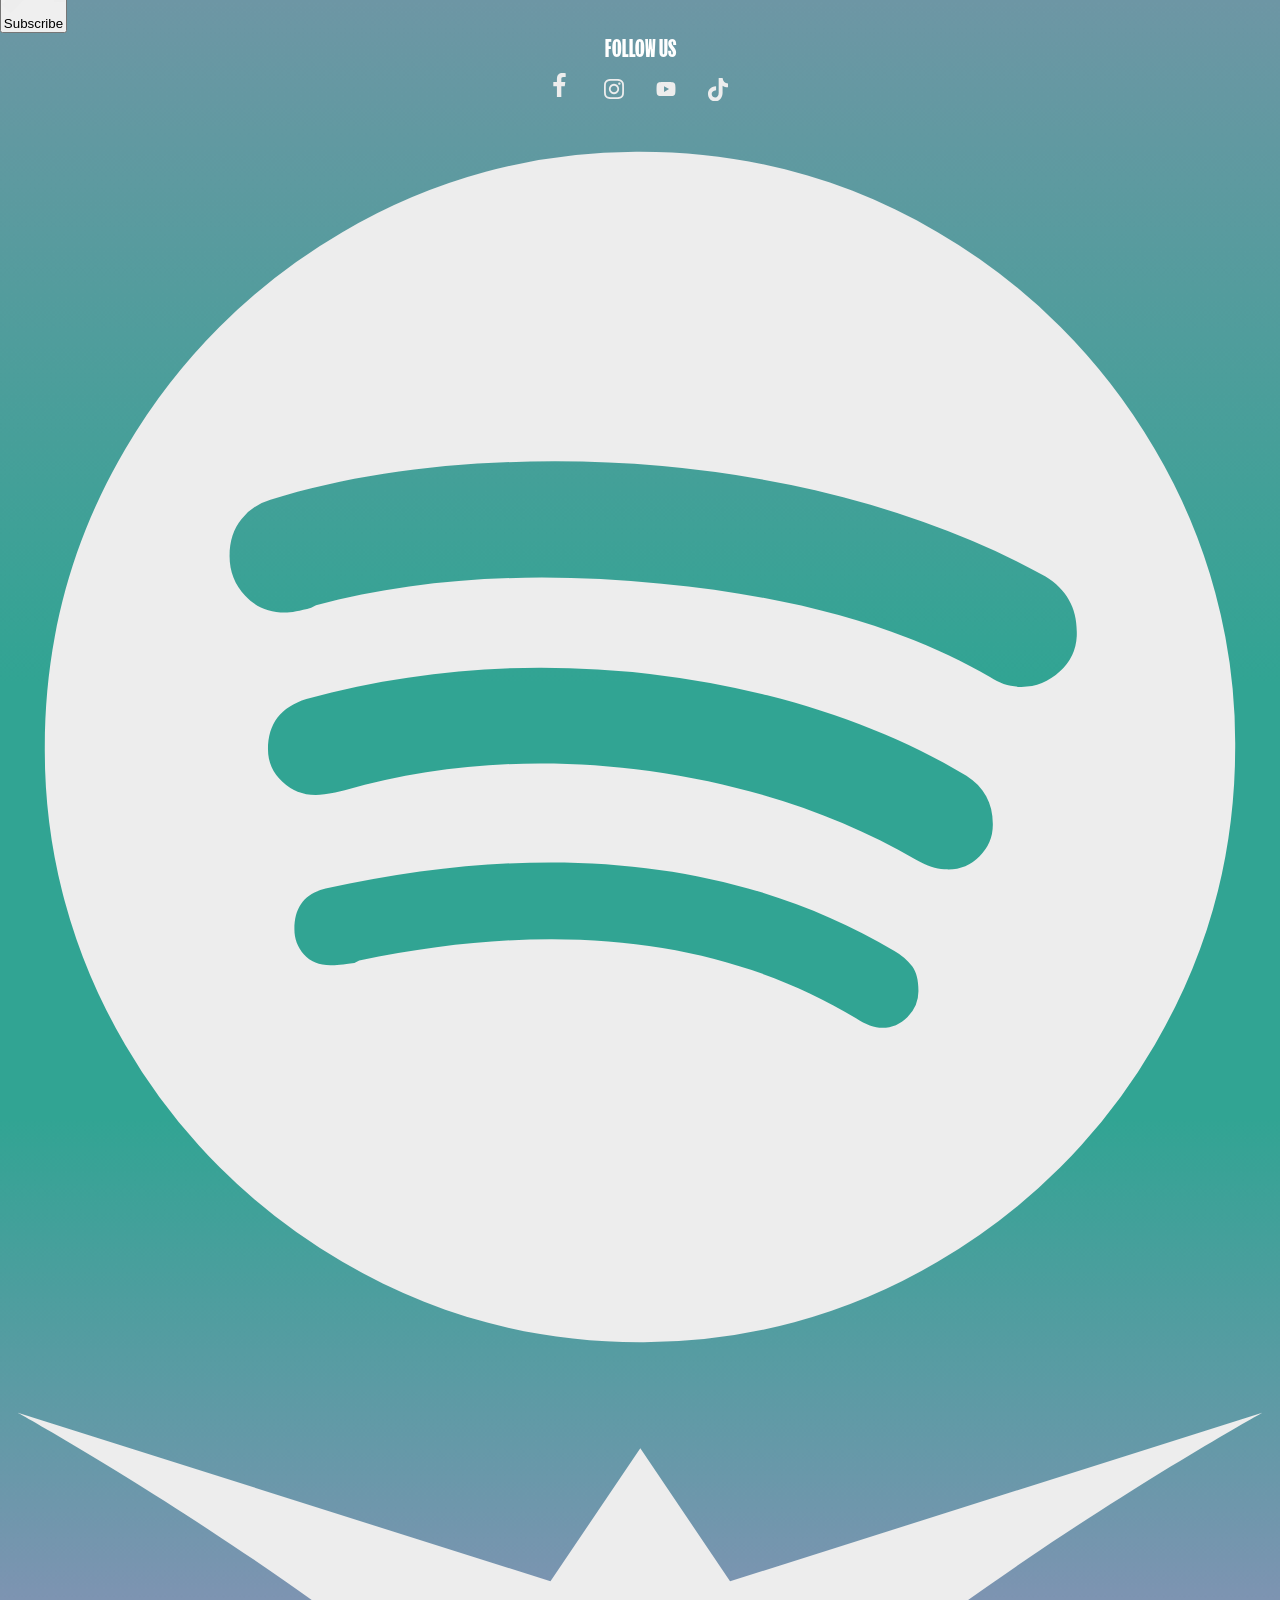
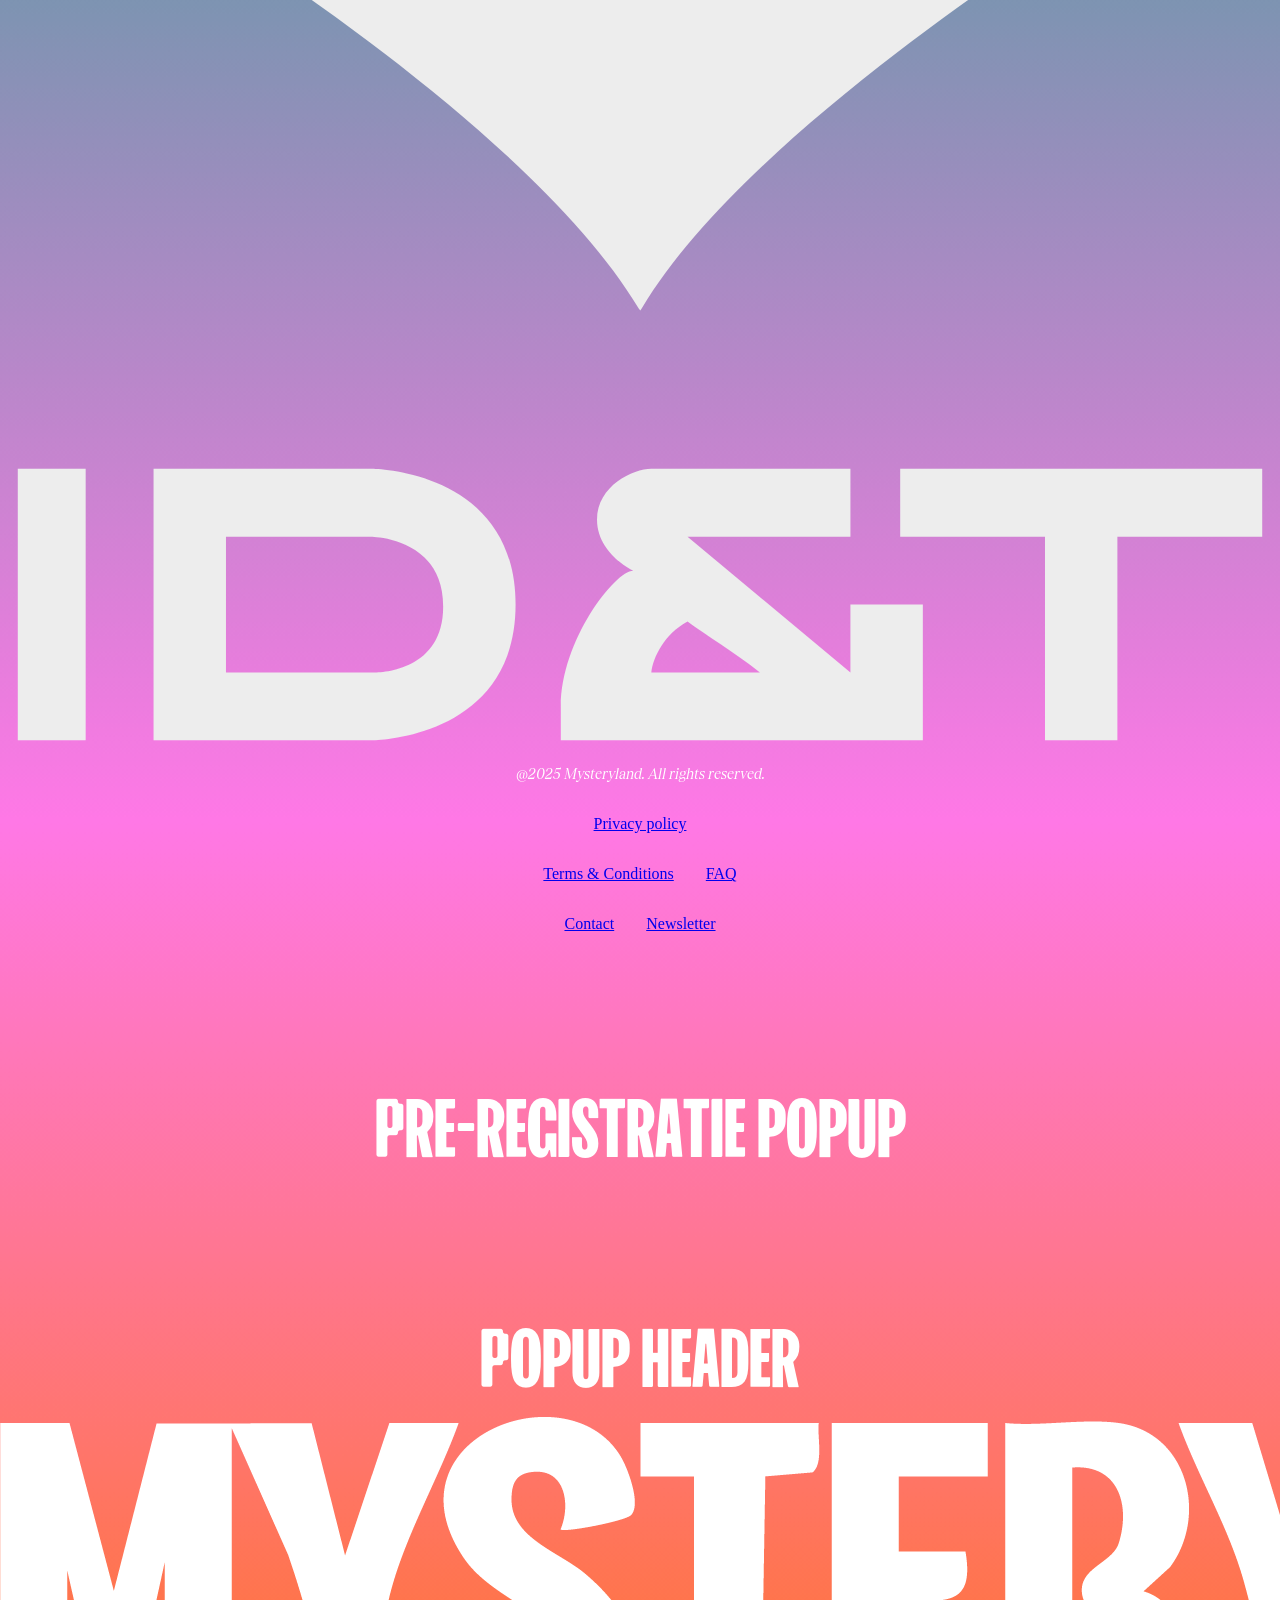
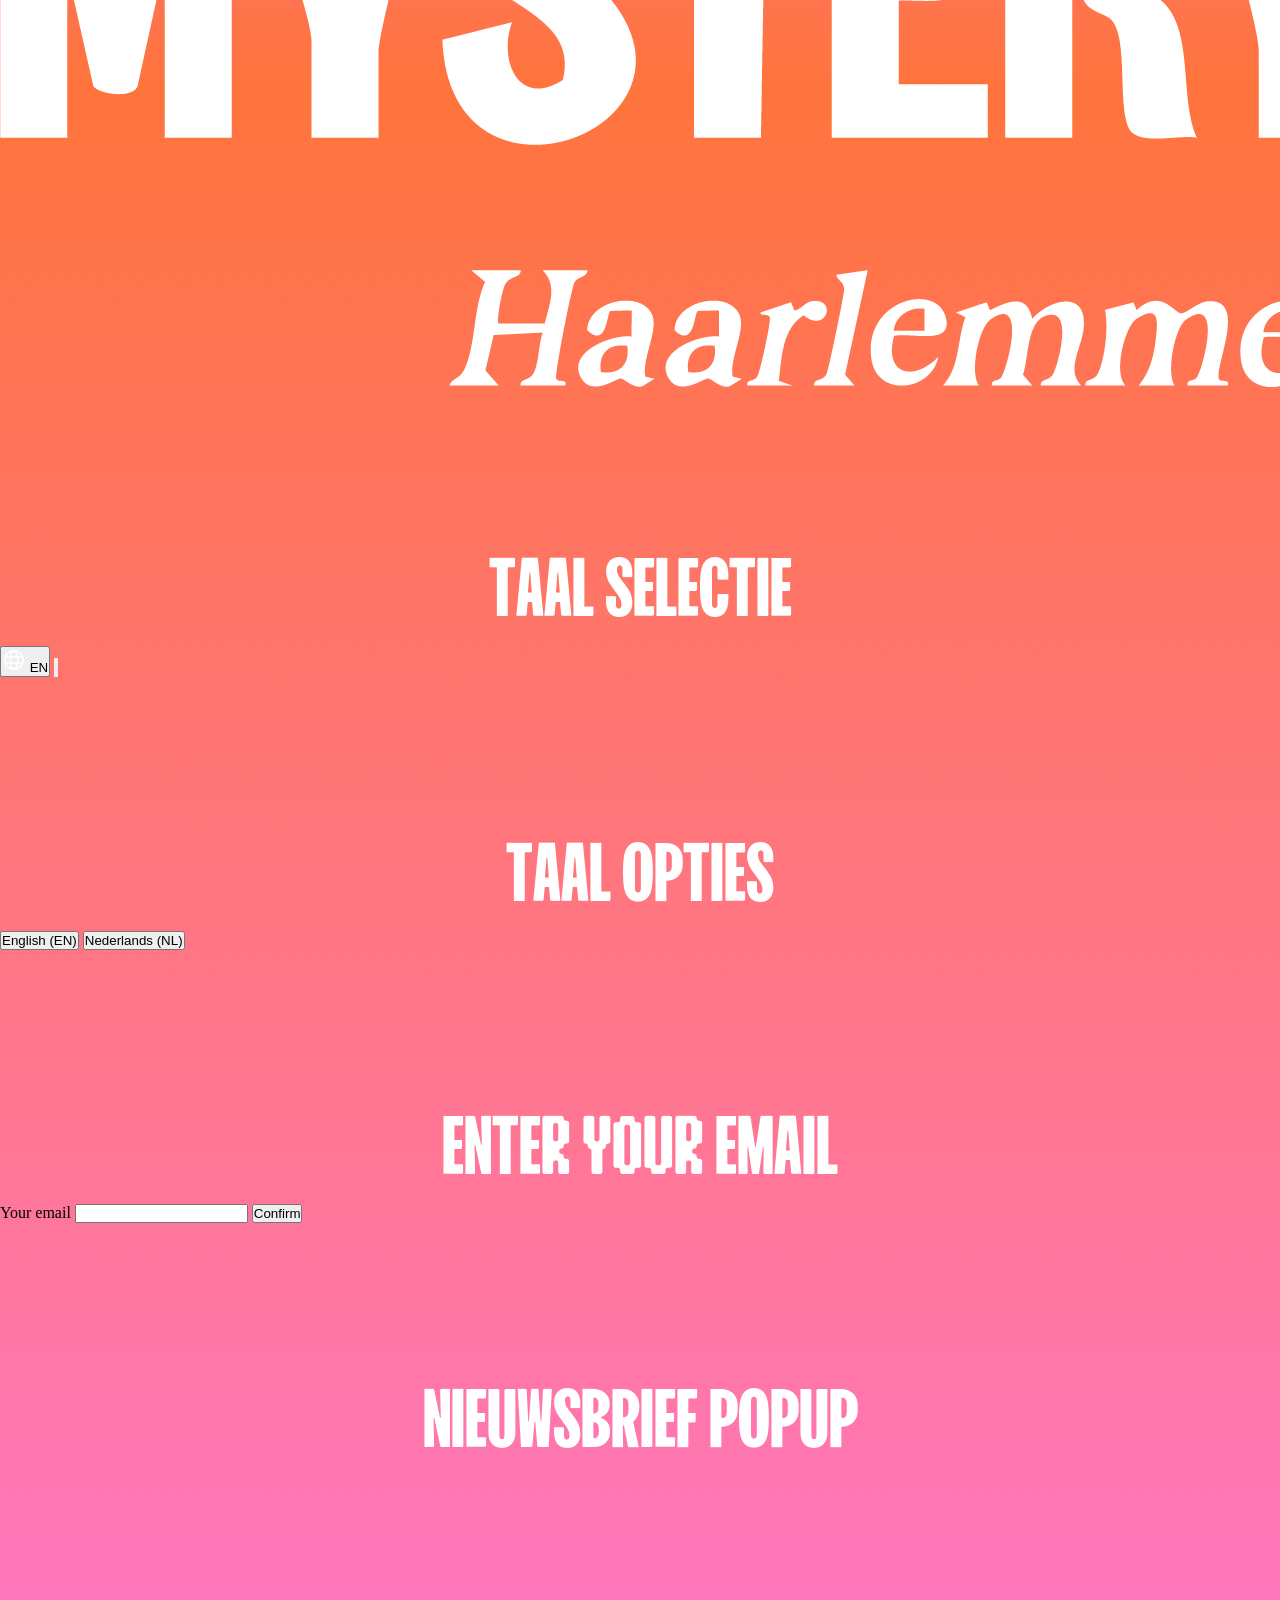
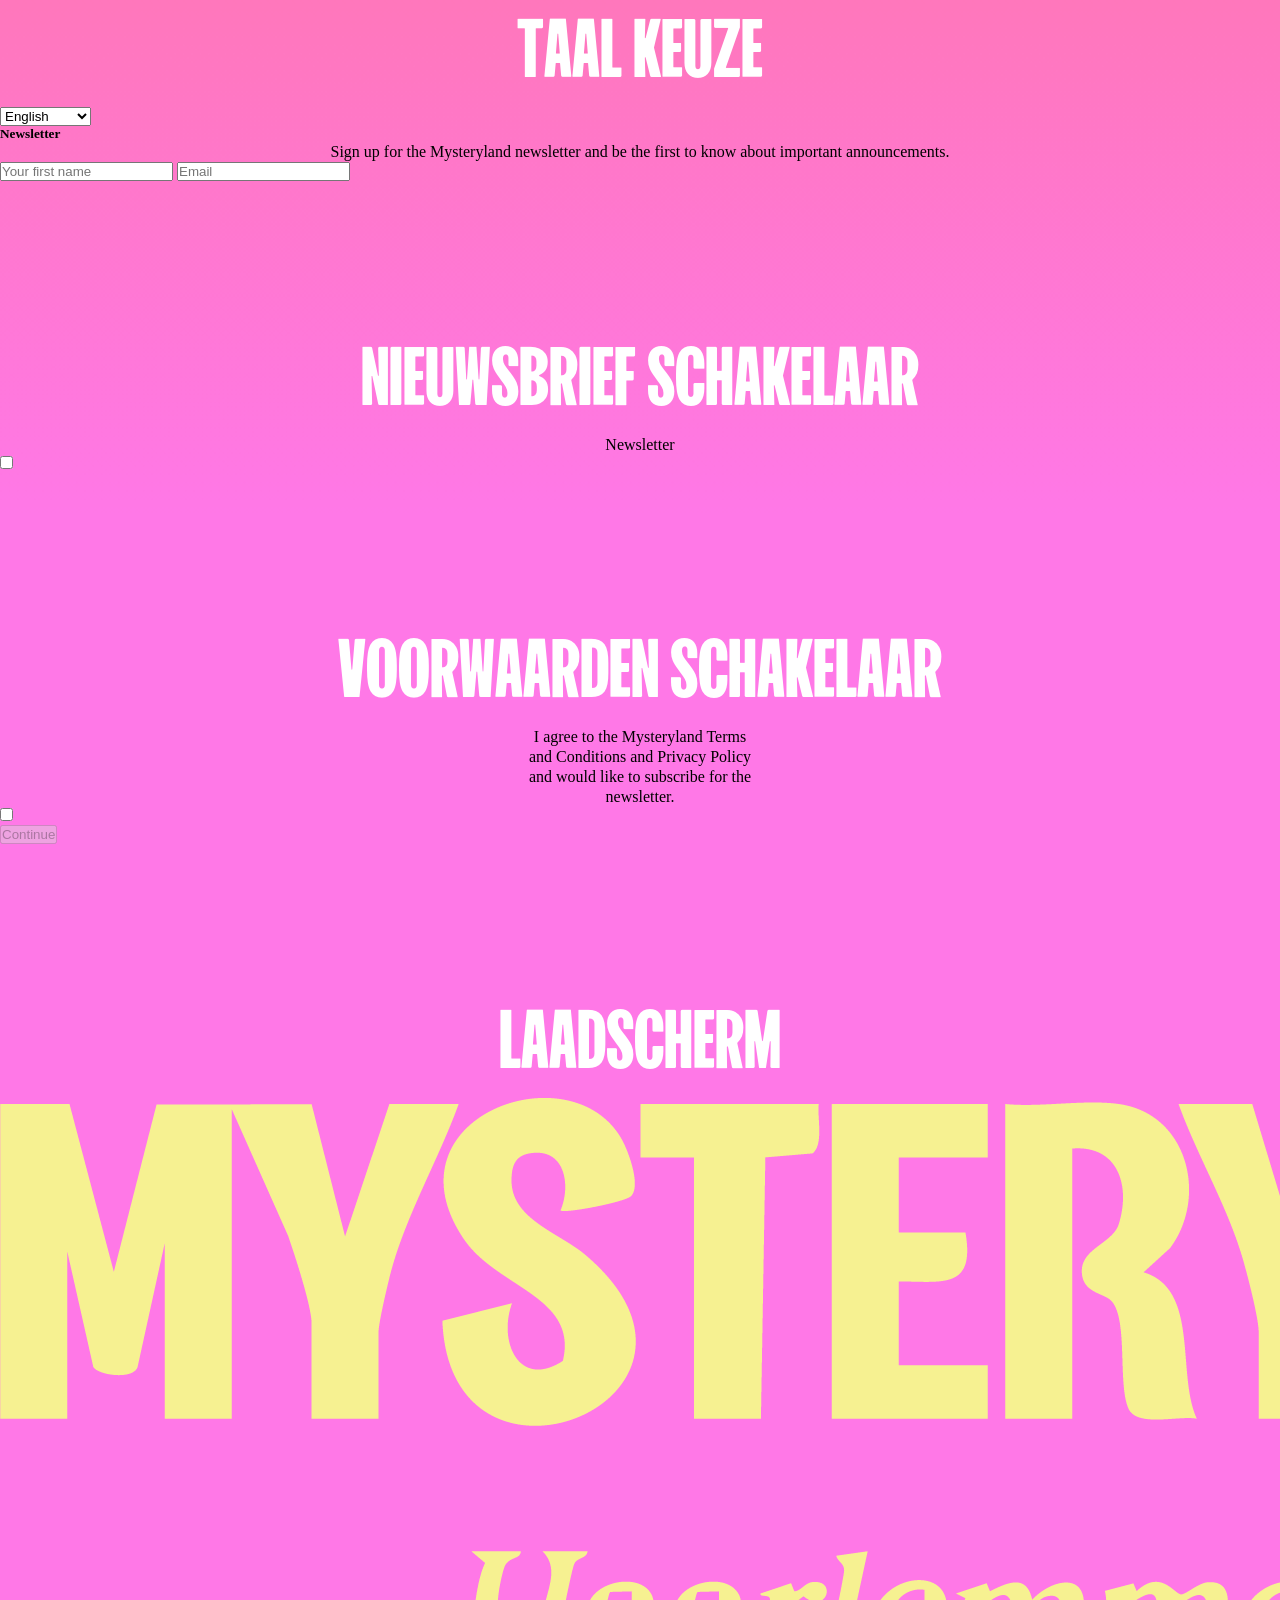
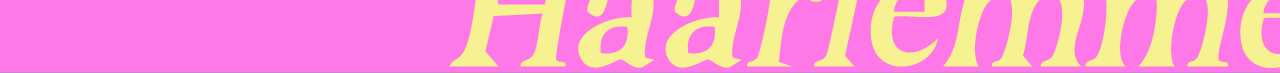
==== commit 77ce0376: "Add files via upload" ====
--- a/index.html
+++ b/index.html
@@ -6,77 +6,84 @@
     <title>Website Mysteryland</title>
     <link href="style.css" rel="stylesheet">
 </head>
-<body>
-    <div class="gradient-top"></div>
+<body id="homepagina">
+    <section> <!-- Ik heb deze gradient aan de bovenkant van de pagina gemaakt met behulp van ChatGPT, https://chatgpt.com/-->
+        <h2 class="visually-hidden">Donkere overlay boven</h2>  <!-- Thijn Glas heeft me uitgelegd hoe ik dit moest doen en waarom -->
+    </section>
     <header>
-        <div class="menu-scherm">
-            <div class="menu-inhoud">
+        <section>
+            <h2 class="visually-hidden">Navigatie menu</h2>  <!-- Thijn Glas heeft me uitgelegd hoe ik dit moest doen en waarom -->
+            <article>
                 <a href="index.html">
-                    <img src="images/mystery_logo_blauw.png" alt="">
+                    <img src="images/mystery_logo_blauw.png" alt="Blauw Mysteryland logo">
                 </a>
                 <nav>
                     <ul>
                         <li><a href="#">THIS IS <br> MYSTERYLAND</a></li>
                         <li><a href="faq.html">FAQ</a></li>
-                        <li><a href="#">MERCHANDISE</a></li>
+                        <li><a href="https://store.mysteryland.nl/?_gl=1*1ladkko*_ga*ODg3MjcyNzIzLjE3NTY4ODY4Mzk.*_ga_4S17B278D2*czE3NTg3MzMzNTUkbzI5JGcxJHQxNzU4NzMzNjM5JGo2MCRsMCRoMA..&_ga=2.25890746.626982404.1758545531-887272723.1756886839">MERCHANDISE</a></li>
                     </ul>
                 </nav>
-
-                <div class="menu-socials">
+                <div class="lettergrootte">
+                    <label for="fontSizeSlider">Font Size:</label>
+                    <input type="range" id="fontSizeSlider" min="12" max="24" value="16">
+                </div>
+                <section>
+                    <h2 class="visually-hidden">Social media links</h2>  <!-- Thijn Glas heeft me uitgelegd hoe ik dit moest doen en waarom -->
                     <ul>
                         <li> 
-                            <svg xmlns="http://www.w3.org/2000/svg" width="15" height="26" fill="none" class="facebook"><path fill="#EDEDED" d="M4.922 25h4.406V14.266h3.422L13.313 10H9.328V7.047c0-.688.125-1.188.375-1.5.313-.375.89-.563 1.735-.563h2.25V1.188C12.844 1.063 11.75 1 10.405 1c-1.656 0-2.984.492-3.984 1.477-1 .984-1.5 2.367-1.5 4.148V10h-3.61v4.266h3.61V25Z"></path></svg> 
-                        </li> 
-                        <li> 
-                            <svg xmlns="http://www.w3.org/2000/svg" viewBox="0 0 21 21" fill="none" class="instagram"><g clip-path="url(#z)"><path fill="#EDEDED" d="M10.5 5.11c.969 0 1.867.242 2.695.726a5.406 5.406 0 0 1 1.969 1.969c.484.828.727 1.726.727 2.695 0 .969-.243 1.867-.727 2.695a5.405 5.405 0 0 1-1.969 1.969 5.245 5.245 0 0 1-2.695.727 5.245 5.245 0 0 1-2.695-.727 5.406 5.406 0 0 1-1.97-1.969A5.246 5.246 0 0 1 5.11 10.5c0-.969.243-1.867.727-2.695a5.407 5.407 0 0 1 1.969-1.97A5.246 5.246 0 0 1 10.5 5.11Zm0 8.906c.969 0 1.797-.344 2.484-1.032a3.386 3.386 0 0 0 1.032-2.484c0-.969-.344-1.797-1.032-2.484A3.386 3.386 0 0 0 10.5 6.984c-.969 0-1.797.344-2.484 1.032A3.386 3.386 0 0 0 6.984 10.5c0 .969.344 1.797 1.032 2.484a3.386 3.386 0 0 0 2.484 1.032Zm6.89-9.141a1.46 1.46 0 0 1-.398.89c-.234.25-.523.376-.867.376s-.64-.125-.89-.375a1.217 1.217 0 0 1-.376-.891c0-.344.125-.64.375-.89s.547-.376.891-.376.64.125.89.375.376.547.376.891Zm3.563 1.266c.031.875.047 2.328.047 4.359s-.023 3.492-.07 4.383c-.047.89-.18 1.664-.399 2.32a5.462 5.462 0 0 1-1.289 2.04 5.462 5.462 0 0 1-2.039 1.288c-.656.219-1.43.352-2.32.399-.89.047-2.352.07-4.383.07s-3.492-.023-4.383-.07c-.89-.047-1.664-.196-2.32-.446a4.996 4.996 0 0 1-2.04-1.242A5.463 5.463 0 0 1 .47 17.203c-.219-.656-.352-1.43-.399-2.32C.023 13.993 0 12.53 0 10.5s.023-3.492.07-4.383c.047-.89.18-1.664.399-2.32.281-.781.71-1.461 1.289-2.04A5.463 5.463 0 0 1 3.797.47C4.453.25 5.227.117 6.117.07 7.007.023 8.47 0 10.5 0s3.492.023 4.383.07c.89.047 1.664.18 2.32.399.781.281 1.461.71 2.04 1.289a5.462 5.462 0 0 1 1.288 2.039c.219.656.36 1.437.422 2.344Zm-2.25 10.547c.188-.532.313-1.375.375-2.532.031-.687.047-1.656.047-2.906v-1.5c0-1.281-.016-2.25-.047-2.906-.062-1.188-.187-2.032-.375-2.532-.375-.968-1.047-1.64-2.015-2.015-.5-.188-1.344-.313-2.532-.375a68.388 68.388 0 0 0-2.906-.047h-1.5c-1.25 0-2.219.016-2.906.047-1.157.062-2 .187-2.532.375-.968.375-1.64 1.047-2.015 2.015-.188.5-.313 1.344-.375 2.532a68.391 68.391 0 0 0-.047 2.906v1.5c0 1.25.016 2.219.047 2.906.062 1.156.187 2 .375 2.531.406.97 1.078 1.641 2.015 2.016.532.188 1.375.313 2.532.375.687.031 1.656.047 2.906.047h1.5c1.281 0 2.25-.016 2.906-.047 1.188-.062 2.031-.187 2.531-.375.97-.406 1.641-1.078 2.016-2.015Z"></path></g><defs><clipPath id="z"><path fill="#fff" d="M0 0h21v21H0z"></path></clipPath></defs></svg> 
-                        </li> 
-                        <li> 
-                            <svg xmlns="http://www.w3.org/2000/svg" viewBox="0 0 31 22" fill="none" class="youtube"><path fill="#EDEDED" d="M29.6 3.51c.252 1.021.431 2.572.539 4.653L30.193 11l-.054 2.837c-.108 2.119-.287 3.689-.538 4.71a4.005 4.005 0 0 1-.969 1.702 3.693 3.693 0 0 1-1.668 1.021c-.933.265-3.122.454-6.566.568l-4.898.057-4.898-.057c-3.444-.114-5.633-.303-6.565-.568a3.692 3.692 0 0 1-1.669-1.02 4.004 4.004 0 0 1-.969-1.703c-.25-1.021-.43-2.591-.538-4.71L.807 11c0-.832.018-1.778.054-2.837.108-2.08.287-3.632.538-4.653.18-.681.503-1.267.97-1.76A3.692 3.692 0 0 1 4.036.73C4.969.464 7.158.275 10.602.161L15.5.105l4.898.057c3.444.114 5.633.303 6.566.567.645.19 1.202.53 1.668 1.022.466.492.79 1.078.969 1.759ZM12.487 15.653 20.182 11l-7.696-4.596v9.249Z"></path></svg> 
-                        </li> 
-                        <li> 
-                            <svg xmlns="http://www.w3.org/2000/svg" viewBox="0 0 24 28" fill="none" class="tiktok"><path fill="#EDEDED" fill-rule="evenodd" d="M17.5 0c.5 4 2.7 6.3 6.5 6.6v4.5c-2.2.2-4.2-.5-6.5-1.9v8.4c0 10.6-11.6 13.9-16.2 6.3C-1.7 19 .2 10.4 9.7 10v4.7c-.7.1-1.5.3-2.2.6-2.1.7-3.3 2.1-3 4.5.6 4.6 9 5.9 8.3-3V0h4.7Z" clip-rule="evenodd"></path></svg> 
-                        </li> 
-                        <li> 
-                            <svg xmlns="http://www.w3.org/2000/svg" viewBox="0 0 25 25" fill="none" class="spotify"><path fill="#EDEDED" d="M12.5.875c2.094 0 4.031.523 5.813 1.57a11.746 11.746 0 0 1 4.242 4.242 11.268 11.268 0 0 1 1.57 5.813c0 2.094-.523 4.031-1.57 5.813a11.746 11.746 0 0 1-4.242 4.242 11.269 11.269 0 0 1-5.813 1.57c-2.094 0-4.031-.523-5.813-1.57a11.746 11.746 0 0 1-4.242-4.242A11.27 11.27 0 0 1 .875 12.5c0-2.094.523-4.031 1.57-5.813a11.747 11.747 0 0 1 4.242-4.242A11.269 11.269 0 0 1 12.5.875Zm4.734 17.11c.188 0 .352-.071.492-.212a.701.701 0 0 0 .212-.515c0-.203-.04-.36-.118-.469a1.153 1.153 0 0 0-.351-.305c-3-1.78-6.703-2.187-11.11-1.218-.406.093-.609.359-.609.796 0 .188.062.352.187.493.125.14.297.21.516.21.094 0 .25-.015.469-.046l.094-.047c3.875-.813 7.109-.438 9.703 1.125.187.125.36.187.515.187ZM18.5 14.89a.86.86 0 0 0 .633-.258.86.86 0 0 0 .258-.633c0-.406-.172-.719-.516-.938-1.156-.687-2.453-1.21-3.89-1.57a18.29 18.29 0 0 0-4.454-.539c-1.531 0-3.047.203-4.547.61-.5.156-.75.484-.75.984 0 .25.094.46.282.633a.941.941 0 0 0 .656.258c.094 0 .219-.016.375-.047l.187-.047c1.875-.531 3.86-.656 5.954-.375 1.968.281 3.703.86 5.203 1.734l.093.047c.188.094.36.14.516.14Zm1.453-3.563c.281 0 .531-.101.75-.305a1.01 1.01 0 0 0 .328-.773c0-.469-.203-.828-.61-1.078-1.28-.719-2.78-1.281-4.5-1.688a23.065 23.065 0 0 0-5.108-.562c-2.063 0-3.907.25-5.532.75a1.124 1.124 0 0 0-.562.375c-.157.187-.235.43-.235.726 0 .297.102.555.305.774.203.219.461.328.773.328.125 0 .297-.031.516-.094l.094-.047c1.969-.53 4.219-.672 6.75-.422 2.625.25 4.765.86 6.422 1.829.187.125.39.187.61.187Z"></path></svg> 
+                           <svg xmlns="http://www.w3.org/2000/svg" width="15" height="26" fill="none" class="expanded-menu__facebook" aria-label="Facebook icoon"><path fill="#313f68" d="M4.922 25h4.406V14.266h3.422L13.313 10H9.328V7.047c0-.688.125-1.188.375-1.5.313-.375.89-.563 1.735-.563h2.25V1.188C12.844 1.063 11.75 1 10.405 1c-1.656 0-2.984.492-3.984 1.477-1 .984-1.5 2.367-1.5 4.148V10h-3.61v4.266h3.61V25Z"></path></svg>
+                        </li> 
+                        <li> 
+                            <svg xmlns="http://www.w3.org/2000/svg" viewBox="0 0 21 21" fill="none" class="instagram" aria-label="Instagram icoon"><g clip-path="url(#z)"><path fill="#313f68" d="M10.5 5.11c.969 0 1.867.242 2.695.726a5.406 5.406 0 0 1 1.969 1.969c.484.828.727 1.726.727 2.695 0 .969-.243 1.867-.727 2.695a5.405 5.405 0 0 1-1.969 1.969 5.245 5.245 0 0 1-2.695.727 5.245 5.245 0 0 1-2.695-.727 5.406 5.406 0 0 1-1.97-1.969A5.246 5.246 0 0 1 5.11 10.5c0-.969.243-1.867.727-2.695a5.407 5.407 0 0 1 1.969-1.97A5.246 5.246 0 0 1 10.5 5.11Zm0 8.906c.969 0 1.797-.344 2.484-1.032a3.386 3.386 0 0 0 1.032-2.484c0-.969-.344-1.797-1.032-2.484A3.386 3.386 0 0 0 10.5 6.984c-.969 0-1.797.344-2.484 1.032A3.386 3.386 0 0 0 6.984 10.5c0 .969.344 1.797 1.032 2.484a3.386 3.386 0 0 0 2.484 1.032Zm6.89-9.141a1.46 1.46 0 0 1-.398.89c-.234.25-.523.376-.867.376s-.64-.125-.89-.375a1.217 1.217 0 0 1-.376-.891c0-.344.125-.64.375-.89s.547-.376.891-.376.64.125.89.375.376.547.376.891Zm3.563 1.266c.031.875.047 2.328.047 4.359s-.023 3.492-.07 4.383c-.047.89-.18 1.664-.399 2.32a5.462 5.462 0 0 1-1.289 2.04 5.462 5.462 0 0 1-2.039 1.288c-.656.219-1.43.352-2.32.399-.89.047-2.352.07-4.383.07s-3.492-.023-4.383-.07c-.89-.047-1.664-.196-2.32-.446a4.996 4.996 0 0 1-2.04-1.242A5.463 5.463 0 0 1 .47 17.203c-.219-.656-.352-1.43-.399-2.32C.023 13.993 0 12.53 0 10.5s.023-3.492.07-4.383c.047-.89.18-1.664.399-2.32.281-.781.71-1.461 1.289-2.04A5.463 5.463 0 0 1 3.797.47C4.453.25 5.227.117 6.117.07 7.007.023 8.47 0 10.5 0s3.492.023 4.383.07c.89.047 1.664.18 2.32.399.781.281 1.461.71 2.04 1.289a5.462 5.462 0 0 1 1.288 2.039c.219.656.36 1.437.422 2.344Zm-2.25 10.547c.188-.532.313-1.375.375-2.532.031-.687.047-1.656.047-2.906v-1.5c0-1.281-.016-2.25-.047-2.906-.062-1.188-.187-2.032-.375-2.532-.375-.968-1.047-1.64-2.015-2.015-.5-.188-1.344-.313-2.532-.375a68.388 68.388 0 0 0-2.906-.047h-1.5c-1.25 0-2.219.016-2.906.047-1.157.062-2 .187-2.532.375-.968.375-1.64 1.047-2.015 2.015-.188.5-.313 1.344-.375 2.532a68.391 68.391 0 0 0-.047 2.906v1.5c0 1.25.016 2.219.047 2.906.062 1.156.187 2 .375 2.531.406.97 1.078 1.641 2.015 2.016.532.188 1.375.313 2.532.375.687.031 1.656.047 2.906.047h1.5c1.281 0 2.25-.016 2.906-.047 1.188-.062 2.031-.187 2.531-.375.97-.406 1.641-1.078 2.016-2.015Z"></path></g><defs><clipPath id="z"><path fill="#fff" d="M0 0h21v21H0z"></path></clipPath></defs></svg> 
+                        </li> 
+                        <li> 
+                            <svg xmlns="http://www.w3.org/2000/svg" viewBox="0 0 31 22" fill="none" class="youtube" aria-label="YouTube icoon"><path fill="#313f68" d="M29.6 3.51c.252 1.021.431 2.572.539 4.653L30.193 11l-.054 2.837c-.108 2.119-.287 3.689-.538 4.71a4.005 4.005 0 0 1-.969 1.702 3.693 3.693 0 0 1-1.668 1.021c-.933.265-3.122.454-6.566.568l-4.898.057-4.898-.057c-3.444-.114-5.633-.303-6.565-.568a3.692 3.692 0 0 1-1.669-1.02 4.004 4.004 0 0 1-.969-1.703c-.25-1.021-.43-2.591-.538-4.71L.807 11c0-.832.018-1.778.054-2.837.108-2.08.287-3.632.538-4.653.18-.681.503-1.267.97-1.76A3.692 3.692 0 0 1 4.036.73C4.969.464 7.158.275 10.602.161L15.5.105l4.898.057c3.444.114 5.633.303 6.566.567.645.19 1.202.53 1.668 1.022.466.492.79 1.078.969 1.759ZM12.487 15.653 20.182 11l-7.696-4.596v9.249Z"></path></svg> 
+                        </li> 
+                        <li> 
+                            <svg xmlns="http://www.w3.org/2000/svg" viewBox="0 0 24 28" fill="none" class="tiktok" aria-label="TikTok icoon"><path fill="#313f68" fill-rule="evenodd" d="M17.5 0c.5 4 2.7 6.3 6.5 6.6v4.5c-2.2.2-4.2-.5-6.5-1.9v8.4c0 10.6-11.6 13.9-16.2 6.3C-1.7 19 .2 10.4 9.7 10v4.7c-.7.1-1.5.3-2.2.6-2.1.7-3.3 2.1-3 4.5.6 4.6 9 5.9 8.3-3V0h4.7Z" clip-rule="evenodd"></path></svg> 
+                        </li> 
+                        <li> 
+                            <svg xmlns="http://www.w3.org/2000/svg" viewBox="0 0 25 25" fill="none" class="spotify" aria-label="Spotify icoon"><path fill="#313f68" d="M12.5.875c2.094 0 4.031.523 5.813 1.57a11.746 11.746 0 0 1 4.242 4.242 11.268 11.268 0 0 1 1.57 5.813c0 2.094-.523 4.031-1.57 5.813a11.746 11.746 0 0 1-4.242 4.242 11.269 11.269 0 0 1-5.813 1.57c-2.094 0-4.031-.523-5.813-1.57a11.746 11.746 0 0 1-4.242-4.242A11.27 11.27 0 0 1 .875 12.5c0-2.094.523-4.031 1.57-5.813a11.747 11.747 0 0 1 4.242-4.242A11.269 11.269 0 0 1 12.5.875Zm4.734 17.11c.188 0 .352-.071.492-.212a.701.701 0 0 0 .212-.515c0-.203-.04-.36-.118-.469a1.153 1.153 0 0 0-.351-.305c-3-1.78-6.703-2.187-11.11-1.218-.406.093-.609.359-.609.796 0 .188.062.352.187.493.125.14.297.21.516.21.094 0 .25-.015.469-.046l.094-.047c3.875-.813 7.109-.438 9.703 1.125.187.125.36.187.515.187ZM18.5 14.89a.86.86 0 0 0 .633-.258.86.86 0 0 0 .258-.633c0-.406-.172-.719-.516-.938-1.156-.687-2.453-1.21-3.89-1.57a18.29 18.29 0 0 0-4.454-.539c-1.531 0-3.047.203-4.547.61-.5.156-.75.484-.75.984 0 .25.094.46.282.633a.941.941 0 0 0 .656.258c.094 0 .219-.016.375-.047l.187-.047c1.875-.531 3.86-.656 5.954-.375 1.968.281 3.703.86 5.203 1.734l.093.047c.188.094.36.14.516.14Zm1.453-3.563c.281 0 .531-.101.75-.305a1.01 1.01 0 0 0 .328-.773c0-.469-.203-.828-.61-1.078-1.28-.719-2.78-1.281-4.5-1.688a23.065 23.065 0 0 0-5.108-.562c-2.063 0-3.907.25-5.532.75a1.124 1.124 0 0 0-.562.375c-.157.187-.235.43-.235.726 0 .297.102.555.305.774.203.219.461.328.773.328.125 0 .297-.031.516-.094l.094-.047c1.969-.53 4.219-.672 6.75-.422 2.625.25 4.765.86 6.422 1.829.187.125.39.187.61.187Z"></path></svg> 
                         </li>
                     </ul>
-                </div>
-            </div>
-        </div>
-        <video autoplay muted loop playsinline class="bg-video">
+                </section>
+            </article>
+        </section>
+        <button id="pauzeKnop">Pauzeer Video</button>
+        <video autoplay muted loop playsinline>
             <source src="media/mysteryland-intro-home-25_4.mp4" type="video/mp4">
         </video>
-
-        <div class="header-content">
+        <section>
+            <h2 class="visually-hidden">Hero sectie</h2> <!-- Thijn Glas heeft me uitgelegd hoe ik dit moest doen en waarom -->
             <a href="index.html" class="logo">
-                <img src="images/mysertyland_logo_header.png" alt="">
+                <img src="images/mysertyland_logo_header.png" alt="Geel Mysteryland logo">
             </a>
             <h1>TOMORROW IS A MYSTERY</h1>
-            <button class="preregisterfor2027">
+            <button class="preregisterbutton">
                 PRE-REGISTER FOR 2027
             </button>
-            <section class="menu-bar">
-                <button class="hamburger" aria-label="menu" aria-expanded="false">
-                    <span></span>
-                    <span></span>
-                    <span></span>
-                </button>
-                <button class="pre-register">PRE-REGISTER</button>
-            </section>
-        </div>
+        </section>
+        <section>
+            <h2 class="visually-hidden">Hamburger menu en registratie knoppen</h2>  <!-- Thijn Glas heeft me uitgelegd hoe ik dit moest doen en waarom -->
+            <button aria-label="menu" aria-expanded="false">
+                <span></span>
+                <span></span>
+                <span></span>
+            </button>
+            <button class="preregisterbutton">PRE-REGISTER</button>
+        </section>
     </header>
-
-
     <main>
-        <img class="seeyouin2027" src="images/see_you_in_2027.jpg" alt="">
+        <img src="images/see_you_in_2027.jpg" alt="Stage met vuurwerk en tekst See you in 2027">
         <h3>SEE YOU IN 2027</h3>
         <p>
             Mysteryland will take a break in 2026. Because even the greatest journeys need a moment to 
             reset, reflect and evolve.
         </p>
         <p>
-            We’re not saying goodbye. We’re creating the next chapter for our return in 2027. As the 
-            world’s longest-standing dance festival, we feel a strong responsibility to deliver to our 
+            We're not saying goodbye. We're creating the next chapter for our return in 2027. As the 
+            world's longest-standing dance festival, we feel a strong responsibility to deliver to our 
             fans: unexpected discoveries across stages and décor, innovative shows and top-tier artists. 
             All set on one of the most beautiful festival grounds of the Netherlands.
         </p>
@@ -85,38 +92,36 @@
             Today is a gift. <br>
             Tomorrow is a Mystery.
         </p>
-
-        <section class="image-carousel">
-            <div class="carousel-track">
-                <img src="images/foto1.jpg" alt="" />
-                <img src="images/foto2.jpg" alt="" />
-                <img src="images/foto3.jpg" alt="" />
-                <img src="images/foto4.jpg" alt="" />
-                <img src="images/foto5.jpg" alt="" />
-                <img src="images/foto6.jpg" alt="" />
-                <img src="images/foto7.jpg" alt="" />
-            </div>
-        </section>
-
+        <section>
+            <h2 class="visually-hidden">Foto galerij</h2>  <!-- Thijn Glas heeft me uitgelegd hoe ik dit moest doen en waarom -->
+            <article>
+                <img src="images/foto1.jpg" alt="DJ op het podium" />
+                <img src="images/foto2.jpg" alt="Festivalgangers op Mysteryland" />
+                <img src="images/foto3.jpg" alt="Publiek bij het oranje stage" />
+                <img src="images/foto4.jpg" alt="Hele grote stage met veel vuurwerk" />
+                <img src="images/foto5.jpg" alt="Grote stage met gele rook boven het decor" />
+                <img src="images/foto6.jpg" alt="Festivalsfeer bij overdekte stage met blauwe vierkante blokken" />
+                <img src="images/foto7.jpg" alt="Vrouwelijke festivalganger" />
+            </article>
+        </section>
         <h2>UNLOCK A NEW MYSTERY</h2>
         <p>
             Subscribe to our newsletter<br>
             and receive the latest updates
         </p>
-        <button class="subscribe">
-            <svg xmlns="http://www.w3.org/2000/svg" viewBox="0 0 8.31 8.31"><path d="m0 7.21 5.8-5.8-4.39.03L1.46 0h6.85v6.83l-1.45.05.03-4.37-5.78 5.8L0 7.2Z" style="fill: rgb(237, 237, 237);"></path></svg>
+        <button>
+            <svg xmlns="http://www.w3.org/2000/svg" viewBox="0 0 8.31 8.31" aria-label="Pijl icoon"><path d="m0 7.21 5.8-5.8-4.39.03L1.46 0h6.85v6.83l-1.45.05.03-4.37-5.78 5.8L0 7.2Z" style="fill: rgb(237, 237, 237);"></path></svg>
             Subscribe
         </button>
     </main>
-
-    <footer>
+<footer>
         <h4>FOLLOW US</h4>
         <ul>
             <li>
                 <svg xmlns="http://www.w3.org/2000/svg" width="15" height="26" fill="none" class="facebook"><path fill="#EDEDED" d="M4.922 25h4.406V14.266h3.422L13.313 10H9.328V7.047c0-.688.125-1.188.375-1.5.313-.375.89-.563 1.735-.563h2.25V1.188C12.844 1.063 11.75 1 10.405 1c-1.656 0-2.984.492-3.984 1.477-1 .984-1.5 2.367-1.5 4.148V10h-3.61v4.266h3.61V25Z"></path></svg>
             </li>
             <li>
-                <svg xmlns="http://www.w3.org/2000/svg" viewBox="0 0 21 21" fill="none" class="instagram"><g clip-path="url(#z)"><path fill="#EDEDED" d="M10.5 5.11c.969 0 1.867.242 2.695.726a5.406 5.406 0 0 1 1.969 1.969c.484.828.727 1.726.727 2.695 0 .969-.243 1.867-.727 2.695a5.405 5.405 0 0 1-1.969 1.969 5.245 5.245 0 0 1-2.695.727 5.245 5.245 0 0 1-2.695-.727 5.406 5.406 0 0 1-1.97-1.969A5.246 5.246 0 0 1 5.11 10.5c0-.969.243-1.867.727-2.695a5.407 5.407 0 0 1 1.969-1.97A5.246 5.246 0 0 1 10.5 5.11Zm0 8.906c.969 0 1.797-.344 2.484-1.032a3.386 3.386 0 0 0 1.032-2.484c0-.969-.344-1.797-1.032-2.484A3.386 3.386 0 0 0 10.5 6.984c-.969 0-1.797.344-2.484 1.032A3.386 3.386 0 0 0 6.984 10.5c0 .969.344 1.797 1.032 2.484a3.386 3.386 0 0 0 2.484 1.032Zm6.89-9.141a1.46 1.46 0 0 1-.398.89c-.234.25-.523.376-.867.376s-.64-.125-.89-.375a1.217 1.217 0 0 1-.376-.891c0-.344.125-.64.375-.89s.547-.376.891-.376.64.125.89.375.376.547.376.891Zm3.563 1.266c.031.875.047 2.328.047 4.359s-.023 3.492-.07 4.383c-.047.89-.18 1.664-.399 2.32a5.462 5.462 0 0 1-1.289 2.04 5.462 5.462 0 0 1-2.039 1.288c-.656.219-1.43.352-2.32.399-.89.047-2.352.07-4.383.07s-3.492-.023-4.383-.07c-.89-.047-1.664-.196-2.32-.446a4.996 4.996 0 0 1-2.04-1.242A5.463 5.463 0 0 1 .47 17.203c-.219-.656-.352-1.43-.399-2.32C.023 13.993 0 12.53 0 10.5s.023-3.492.07-4.383c.047-.89.18-1.664.399-2.32.281-.781.71-1.461 1.289-2.04A5.463 5.463 0 0 1 3.797.47C4.453.25 5.227.117 6.117.07 7.007.023 8.47 0 10.5 0s3.492.023 4.383.07c.89.047 1.664.18 2.32.399.781.281 1.461.71 2.04 1.289a5.462 5.462 0 0 1 1.288 2.039c.219.656.36 1.437.422 2.344Zm-2.25 10.547c.188-.532.313-1.375.375-2.532.031-.687.047-1.656.047-2.906v-1.5c0-1.281-.016-2.25-.047-2.906-.062-1.188-.187-2.032-.375-2.532-.375-.968-1.047-1.64-2.015-2.015-.5-.188-1.344-.313-2.532-.375a68.388 68.388 0 0 0-2.906-.047h-1.5c-1.25 0-2.219.016-2.906.047-1.157.062-2 .187-2.532.375-.968.375-1.64 1.047-2.015 2.015-.188.5-.313 1.344-.375 2.532a68.391 68.391 0 0 0-.047 2.906v1.5c0 1.25.016 2.219.047 2.906.062 1.156.187 2 .375 2.531.406.97 1.078 1.641 2.015 2.016.532.188 1.375.313 2.532.375.687.031 1.656.047 2.906.047h1.5c1.281 0 2.25-.016 2.906-.047 1.188-.062 2.031-.187 2.531-.375.97-.406 1.641-1.078 2.016-2.015Z"></path></g><defs><clipPath id="z"><path fill="#fff" d="M0 0h21v21H0z"></path></clipPath></defs></svg>
+                <svg xmlns="http://www.w3.org/2000/svg" viewBox="0 0 21 21" fill="none" class="instagram"><g clip-path="url(#z)"><path fill="#EDEDED" d="M10.5 5.11c.969 0 1.867.242 2.695.726a5.406 5.406 0 0 1 1.969 1.969c.484.828.727 1.726.727 2.695 0 .969-.243 1.867-.727 2.695a5.405 5.405 0 0 1-1.969 1.969 5.245 5.245 0 0 1-2.695.727 5.245 5.245 0 0 1-2.695-.727 5.406 5.406 0 0 1-1.97-1.969A5.246 5.246 0 0 1 5.11 10.5c0-.969.243-1.867.727-2.695a5.407 5.407 0 0 1 1.969-1.97A5.246 5.246 0 0 1 10.5 5.11Zm0 8.906c.969 0 1.797-.344 2.484-1.032a3.386 3.386 0 0 0 1.032-2.484c0-.969-.344-1.797-1.032-2.484A3.386 3.386 0 0 0 10.5 6.984c-.969 0-1.797.344-2.484 1.032A3.386 3.386 0 0 0 6.984 10.5c0 .969.344 1.797 1.032 2.484a3.386 3.386 0 0 0 2.484 1.032Zm6.89-9.141a1.46 1.46 0 0 1-.398.89c-.234.25-.523.376-.867.376s-.64-.125-.89-.375a1.217 1.217 0 0 1-.376-.891c0-.344.125-.64.375-.89s.547-.376.891-.376.64.125.89.375.376.547.376.891Zm3.563 1.266c.031.875.047 2.328.047 4.359s-.023 3.492-.07 4.383c-.047.89-.18 1.664-.399 2.32a5.462 5.462 0 0 1-1.289 2.04 5.462 5.462 0 0 1-2.039 1.288c-.656.219-1.43.352-2.32.399-.89.047-2.352.07-4.383.07s-3.492-.023-4.383-.07c-.89-.047-1.664-.196-2.32-.446a4.996 4.996 0 0 1-2.04-1.242A5.463 5.463 0 0 1 .47 17.203c-.219-.656-.352-1.43-.399-2.32C.023 13.993 0 12.53 0 10.5s.023-3.492.07-4.383c.047-.89.18-1.664.399-2.32.281-.781.71-1.461 1.289-2.04A5.463 5.463 0 0 1 3.797.47C4.453.25 5.227.117 6.117.07 7.007.023 8.47 0 10.5 0s3.492.023 4.383.07c.89.047 1.664.18 2.32.399.781.281 1.461.71 2.04 1.289a5.462 5.462 0 0 1 1.288 2.039c.219.656.36 1.437.422 2.344Zm-2.25 10.547c.188-.532.313-1.375.375-2.532.031-.687.047-1.656.047-2.906v-1.5c0-1.281-.016-2.25-.047-2.906-.062-1.188-.187-2.032-.375-2.532-.375-.968-1.047-1.64-2.015-2.015-.5-.188-1.344-.313-2.532-.375a68.388 68.388 0 0 0-2.906-.047h-1.5c-1.25 0-2.219.016-2.906.047-1.157.062-2 .187-2.532.375-.968.375-1.64 1.047-2.015 2.015-.188.5-.313 1.344-.375 2.532a68.391 68.391 0 0 0-.047 2.906v1.5c0 1.25.016 2.219.047 2.906.062 1.156.187 2 .375 2.531.406.97 1.078 1.641 2.015 2.016.532.188 1.375.313 2.532.375.687.031 1.656.047 2.906.047h1.5c1.281 0 2.25-.016 2.906-.047 1.188-.062 2.031-.187 2.531-.375.97-.406 1.641-1.078 2.016-2.015Z"></path></g><defs><clipPath id="z1"><path fill="#fff" d="M0 0h21v21H0z"></path></clipPath></defs></svg>
             </li>
             <li>
                 <svg xmlns="http://www.w3.org/2000/svg" viewBox="0 0 31 22" fill="none" class="youtube"><path fill="#EDEDED" d="M29.6 3.51c.252 1.021.431 2.572.539 4.653L30.193 11l-.054 2.837c-.108 2.119-.287 3.689-.538 4.71a4.005 4.005 0 0 1-.969 1.702 3.693 3.693 0 0 1-1.668 1.021c-.933.265-3.122.454-6.566.568l-4.898.057-4.898-.057c-3.444-.114-5.633-.303-6.565-.568a3.692 3.692 0 0 1-1.669-1.02 4.004 4.004 0 0 1-.969-1.703c-.25-1.021-.43-2.591-.538-4.71L.807 11c0-.832.018-1.778.054-2.837.108-2.08.287-3.632.538-4.653.18-.681.503-1.267.97-1.76A3.692 3.692 0 0 1 4.036.73C4.969.464 7.158.275 10.602.161L15.5.105l4.898.057c3.444.114 5.633.303 6.566.567.645.19 1.202.53 1.668 1.022.466.492.79 1.078.969 1.759ZM12.487 15.653 20.182 11l-7.696-4.596v9.249Z"></path></svg>
@@ -125,15 +130,12 @@
                 <svg xmlns="http://www.w3.org/2000/svg" viewBox="0 0 24 28" fill="none" class="tiktok"><path fill="#EDEDED" fill-rule="evenodd" d="M17.5 0c.5 4 2.7 6.3 6.5 6.6v4.5c-2.2.2-4.2-.5-6.5-1.9v8.4c0 10.6-11.6 13.9-16.2 6.3C-1.7 19 .2 10.4 9.7 10v4.7c-.7.1-1.5.3-2.2.6-2.1.7-3.3 2.1-3 4.5.6 4.6 9 5.9 8.3-3V0h4.7Z" clip-rule="evenodd"></path></svg>
             </li>
         </ul>
-
-        <div class="spotify-icon">        
-            <svg xmlns="http://www.w3.org/2000/svg" viewBox="0 0 25 25" fill="none" class="spotify"><path fill="#EDEDED" d="M12.5.875c2.094 0 4.031.523 5.813 1.57a11.746 11.746 0 0 1 4.242 4.242 11.268 11.268 0 0 1 1.57 5.813c0 2.094-.523 4.031-1.57 5.813a11.746 11.746 0 0 1-4.242 4.242 11.269 11.269 0 0 1-5.813 1.57c-2.094 0-4.031-.523-5.813-1.57a11.746 11.746 0 0 1-4.242-4.242A11.27 11.27 0 0 1 .875 12.5c0-2.094.523-4.031 1.57-5.813a11.747 11.747 0 0 1 4.242-4.242A11.269 11.269 0 0 1 12.5.875Zm4.734 17.11c.188 0 .352-.071.492-.212a.701.701 0 0 0 .212-.515c0-.203-.04-.36-.118-.469a1.153 1.153 0 0 0-.351-.305c-3-1.78-6.703-2.187-11.11-1.218-.406.093-.609.359-.609.796 0 .188.062.352.187.493.125.14.297.21.516.21.094 0 .25-.015.469-.046l.094-.047c3.875-.813 7.109-.438 9.703 1.125.187.125.36.187.515.187ZM18.5 14.89a.86.86 0 0 0 .633-.258.86.86 0 0 0 .258-.633c0-.406-.172-.719-.516-.938-1.156-.687-2.453-1.21-3.89-1.57a18.29 18.29 0 0 0-4.454-.539c-1.531 0-3.047.203-4.547.61-.5.156-.75.484-.75.984 0 .25.094.46.282.633a.941.941 0 0 0 .656.258c.094 0 .219-.016.375-.047l.187-.047c1.875-.531 3.86-.656 5.954-.375 1.968.281 3.703.86 5.203 1.734l.093.047c.188.094.36.14.516.14Zm1.453-3.563c.281 0 .531-.101.75-.305a1.01 1.01 0 0 0 .328-.773c0-.469-.203-.828-.61-1.078-1.28-.719-2.78-1.281-4.5-1.688a23.065 23.065 0 0 0-5.108-.562c-2.063 0-3.907.25-5.532.75a1.124 1.124 0 0 0-.562.375c-.157.187-.235.43-.235.726 0 .297.102.555.305.774.203.219.461.328.773.328.125 0 .297-.031.516-.094l.094-.047c1.969-.53 4.219-.672 6.75-.422 2.625.25 4.765.86 6.422 1.829.187.125.39.187.61.187Z"></path></svg>
-        </div>    
-        <svg xmlns="http://www.w3.org/2000/svg" viewBox="0 0 54 41" fill="none" class="footer__partners--idt"><path fill="#EDEDED" fill-rule="evenodd" d="m30.799 8.025-3.786-5.609-3.79 5.61L.75.915s20.501 11.382 26.196 20.918l.067.082.057-.082C32.764 12.298 53.25.916 53.25.916l-22.451 7.11ZM.75 40.052h2.864V28.598H.75v11.454ZM15.64 31.461H9.533v5.728h6.109s3.054.152 3.054-2.788-3.054-2.94-3.054-2.94Zm0 8.591H6.478V28.598h9.164s6.109 0 6.109 5.727-6.11 5.727-6.11 5.727ZM53.25 31.461h-6.11v8.591h-3.054v-8.59h-6.109v-2.864H53.25v2.863ZM27.477 37.189c.08-.646.55-1.62 1.528-2.148.814.607 1.943 1.273 3.054 2.148h-4.582Zm8.4-2.864v2.864l-6.872-5.728h6.872v-2.863h-8.4c-.763 0-2.29.716-2.29 2.147 0 1.432 1.527 2.148 1.527 2.148-.764 0-3.055 2.936-3.055 5.727v1.432h15.273v-5.727h-3.055Z" clip-rule="evenodd"></path></svg>
+        <svg xmlns="http://www.w3.org/2000/svg" viewBox="0 0 25 25" fill="none"><path fill="#EDEDED" d="M12.5.875c2.094 0 4.031.523 5.813 1.57a11.746 11.746 0 0 1 4.242 4.242 11.268 11.268 0 0 1 1.57 5.813c0 2.094-.523 4.031-1.57 5.813a11.746 11.746 0 0 1-4.242 4.242 11.269 11.269 0 0 1-5.813 1.57c-2.094 0-4.031-.523-5.813-1.57a11.746 11.746 0 0 1-4.242-4.242A11.27 11.27 0 0 1 .875 12.5c0-2.094.523-4.031 1.57-5.813a11.747 11.747 0 0 1 4.242-4.242A11.269 11.269 0 0 1 12.5.875Zm4.734 17.11c.188 0 .352-.071.492-.212a.701.701 0 0 0 .212-.515c0-.203-.04-.36-.118-.469a1.153 1.153 0 0 0-.351-.305c-3-1.78-6.703-2.187-11.11-1.218-.406.093-.609.359-.609.796 0 .188.062.352.187.493.125.14.297.21.516.21.094 0 .25-.015.469-.046l.094-.047c3.875-.813 7.109-.438 9.703 1.125.187.125.36.187.515.187ZM18.5 14.89a.86.86 0 0 0 .633-.258.86.86 0 0 0 .258-.633c0-.406-.172-.719-.516-.938-1.156-.687-2.453-1.21-3.89-1.57a18.29 18.29 0 0 0-4.454-.539c-1.531 0-3.047.203-4.547.61-.5.156-.75.484-.75.984 0 .25.094.46.282.633a.941.941 0 0 0 .656.258c.094 0 .219-.016.375-.047l.187-.047c1.875-.531 3.86-.656 5.954-.375 1.968.281 3.703.86 5.203 1.734l.093.047c.188.094.36.14.516.14Zm1.453-3.563c.281 0 .531-.101.75-.305a1.01 1.01 0 0 0 .328-.773c0-.469-.203-.828-.61-1.078-1.28-.719-2.78-1.281-4.5-1.688a23.065 23.065 0 0 0-5.108-.562c-2.063 0-3.907.25-5.532.75a1.124 1.124 0 0 0-.562.375c-.157.187-.235.43-.235.726 0 .297.102.555.305.774.203.219.461.328.773.328.125 0 .297-.031.516-.094l.094-.047c1.969-.53 4.219-.672 6.75-.422 2.625.25 4.765.86 6.422 1.829.187.125.39.187.61.187Z"></path></svg>    
+        <svg xmlns="http://www.w3.org/2000/svg" viewBox="0 0 54 41" fill="none"><path fill="#EDEDED" fill-rule="evenodd" d="m30.799 8.025-3.786-5.609-3.79 5.61L.75.915s20.501 11.382 26.196 20.918l.067.082.057-.082C32.764 12.298 53.25.916 53.25.916l-22.451 7.11ZM.75 40.052h2.864V28.598H.75v11.454ZM15.64 31.461H9.533v5.728h6.109s3.054.152 3.054-2.788-3.054-2.94-3.054-2.94Zm0 8.591H6.478V28.598h9.164s6.109 0 6.109 5.727-6.11 5.727-6.11 5.727ZM53.25 31.461h-6.11v8.591h-3.054v-8.59h-6.109v-2.864H53.25v2.863ZM27.477 37.189c.08-.646.55-1.62 1.528-2.148.814.607 1.943 1.273 3.054 2.148h-4.582Zm8.4-2.864v2.864l-6.872-5.728h6.872v-2.863h-8.4c-.763 0-2.29.716-2.29 2.147 0 1.432 1.527 2.148 1.527 2.148-.764 0-3.055 2.936-3.055 5.727v1.432h15.273v-5.727h-3.055Z" clip-rule="evenodd"></path></svg>
         <p>
             @2025 Mysteryland. All rights reserved.
         </p>
-        <ul class="footer-links">
+        <ul>
             <li>
                 <a href="#">Privacy policy</a>
             </li>
@@ -141,7 +143,7 @@
                 <a href="#">Terms & Conditions</a>
             </li>
             <li>
-                <a href="#">FAQ</a>
+                <a href="faq.html">FAQ</a>
             </li>
             <li>
                 <a href="#">Contact</a>
@@ -151,7 +153,105 @@
             </li>
         </ul>
     </footer>
-    <div class="gradient-overlay"></div>
+    <div class="gradient-overlay"></div> <!-- Ik heb deze gradient aan de onderkant van de pagina gemaakt met behulp van ChatGPT, https://chatgpt.com/-->
+    <section class="overlay" id="preregOverlay">
+        <h2 class="visually-hidden">Pre-registratie popup</h2>  <!-- Thijn Glas heeft me uitgelegd hoe ik dit moest doen en waarom -->
+        <section id="preregPopup">
+            <section class="popup-header">
+                <h2 class="visually-hidden">Popup header</h2>  <!-- Thijn Glas heeft me uitgelegd hoe ik dit moest doen en waarom -->
+                <img src="images/logo_mysertyland_wit.png" alt="Mysteryland logo wit" class="popup-logo">
+                
+                <section class="taalkeuze">
+                    <h2 class="visually-hidden">Taal selectie</h2>  <!-- Thijn Glas heeft me uitgelegd hoe ik dit moest doen en waarom -->
+                    <button id="taal_button">
+                        <svg xmlns="http://www.w3.org/2000/svg" width="24" height="24" viewBox="0 -960 960 960" fill="white" stroke="none">
+                            <path d="M480-80q-84 0-157-31.5T196-197q-54-54-85-127.5T80-482q0-84 31-156.5T196-765q54-54 127-84.5T480-880q84 0 157 30.5T764-765q54 54 85 126.5T880-482q0 84-31 157.5T764-197q-54 54-127 85.5T480-80Zm0-58q35-36 58.5-82.5T577-331H384q14 60 37.5 108t58.5 85Zm-85-12q-25-38-43-82t-30-99H172q38 71 88 111.5T395-150Zm171-1q72-23 129.5-69T788-331H639q-13 54-30.5 98T566-151ZM152-391h159q-3-27-3.5-48.5T307-482q0-25 1-44.5t4-43.5H152q-7 24-9.5 43t-2.5 45q0 26 2.5 46.5T152-391Zm221 0h215q4-31 5-50.5t1-40.5q0-20-1-38.5t-5-49.5H373q-4 31-5 49.5t-1 38.5q0 21 1 40.5t5 50.5Zm275 0h160q7-24 9.5-44.5T820-482q0-26-2.5-45t-9.5-43H649q3 35 4 53.5t1 34.5q0 22-1.5 41.5T648-391Zm-10-239h150q-33-69-90.5-115T565-810q25 37 42.5 80T638-630Zm-254 0h194q-11-53-37-102.5T480-820q-32 27-54 71t-42 119Zm-212 0h151q11-54 28-96.5t43-82.5q-75 19-131 64t-91 115Z"></path>
+                        </svg>
+                        <span id="currentLang">EN</span>
+                    </button>
+                    
+                    <button id="closePopup">
+                        <svg xmlns="http://www.w3.org/2000/svg" viewBox="0 0 24 24" fill="none" stroke="white" stroke-width="2">
+                            <line x1="18" y1="6" x2="6" y2="18"></line>
+                            <line x1="6" y1="6" x2="18" y2="18"></line>
+                        </svg>
+                    </button>
+                    
+                    <section id="taalDropdown">
+                        <h2 class="visually-hidden">Taal opties</h2>  <!-- Thijn Glas heeft me uitgelegd hoe ik dit moest doen en waarom -->
+                        <button data-lang="en">English (EN)</button>
+                        <button data-lang="nl">Nederlands (NL)</button>
+                    </section>
+                </section>
+            </section>
+            <section>
+                <h2>ENTER YOUR EMAIL</h2>
+                
+                <!-- https://www.w3schools.com/html/html_forms.asp -->
+                <form id="preregForm">
+                    <label for="emailInput">Your email</label>
+                    <input type="email" id="emailInput" placeholder="" required>
+                    <button type="submit" class="confirm-btn">Confirm</button>
+                </form>
+                <!-- EINDE FORM -->
+            </section>
+        </section>
+    </section>
+    <section class="newsletter-overlay">
+        <h2 class="visually-hidden">Nieuwsbrief popup</h2>  <!-- Thijn Glas heeft me uitgelegd hoe ik dit moest doen en waarom -->
+        <section class="newsletter-popup">
+            <section>
+                <h2 class="visually-hidden">Taal keuze</h2>  <!-- Thijn Glas heeft me uitgelegd hoe ik dit moest doen en waarom -->
+                <label>
+                    <select class="taal_selecteren">
+                        <option>English</option>
+                        <option>Nederlands</option>
+                    </select>
+                </label>
+            </section>
+            
+            <h5>Newsletter</h5>
+            <p>Sign up for the Mysteryland newsletter and be the first to know about important announcements.</p>
+            
+            <!-- https://www.w3schools.com/html/html_forms.asp -->
+            <form>
+                <label>
+                    <input type="text" class="input-field" placeholder="Your first name" required>
+                </label>
+                <label>
+                    <input type="email" class="input-field" placeholder="Email" required>
+                </label>
+                
+                <section class="schakelaar">
+                    <h2 class="visually-hidden">Nieuwsbrief schakelaar</h2>  <!-- Thijn Glas heeft me uitgelegd hoe ik dit moest doen en waarom -->
+                    <p>Newsletter</p>
+                    <label class="schakelaar_switch">
+                        <input type="checkbox" class="newsletter-toggle">
+                        <span class="slider"></span>
+                    </label>
+                </section>
+
+                <section class="schakelaar">
+                    <h2 class="visually-hidden">Voorwaarden schakelaar</h2>  <!-- Thijn Glas heeft me uitgelegd hoe ik dit moest doen en waarom -->
+                    <p>
+                        I agree to the Mysteryland Terms <br> and Conditions and Privacy Policy <br>
+                        and would like to subscribe for the <br> newsletter.
+                    </p>
+                    <label class="schakelaar_switch">
+                        <input type="checkbox" class="terms-toggle">
+                        <span class="slider"></span>
+                    </label>
+                </section>
+
+                <button type="submit" class="continue-btn" disabled>Continue</button>
+            </form>
+            <!-- EINDE FORM -->
+        </section>
+    </section>
+    <section class="loading-screen" id="loadingScreen">
+        <h2 class="visually-hidden">Laadscherm</h2>  <!-- Thijn Glas heeft me uitgelegd hoe ik dit moest doen en waarom -->
+        <img src="images/mysertyland_logo_header.png" alt="Mysteryland logo geel">
+    </section>
+    <script src="javascript.js"></script>
 </body>
-<script src="javascript.js"></script>
 </html>
